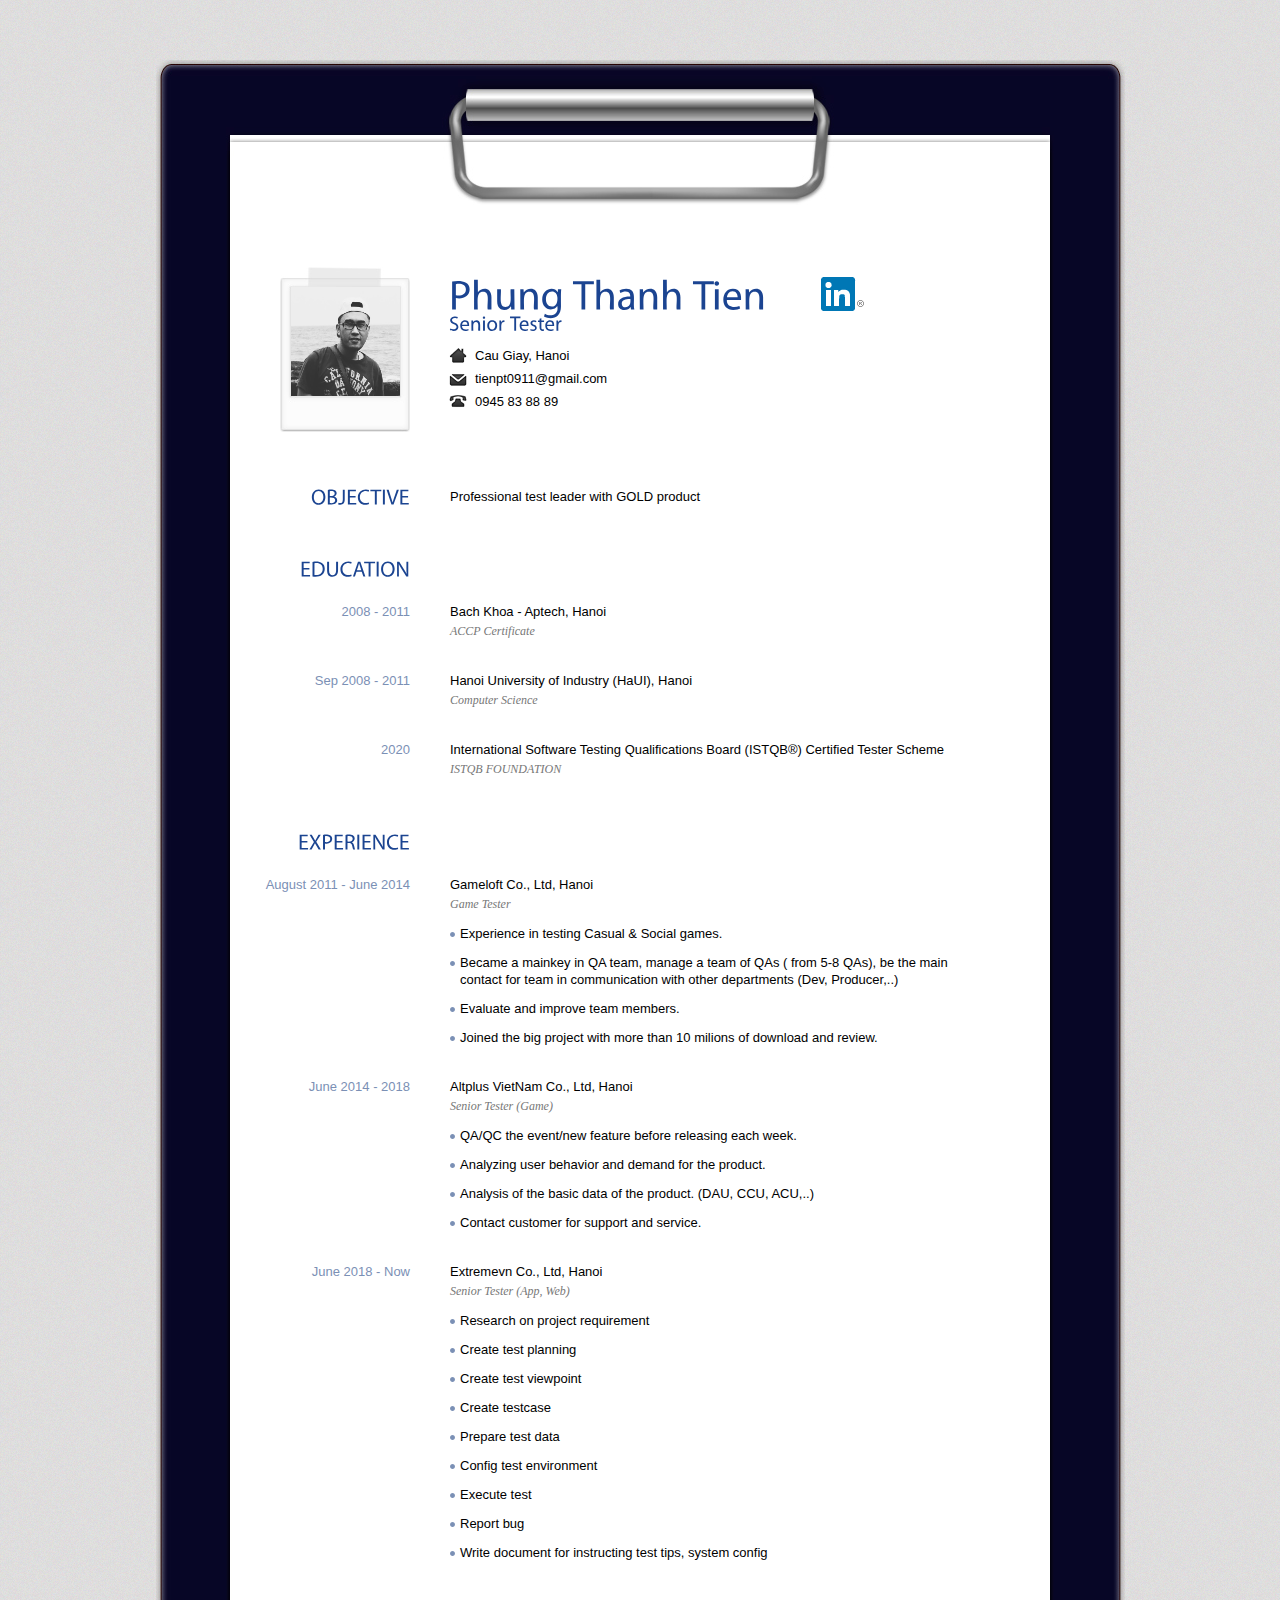
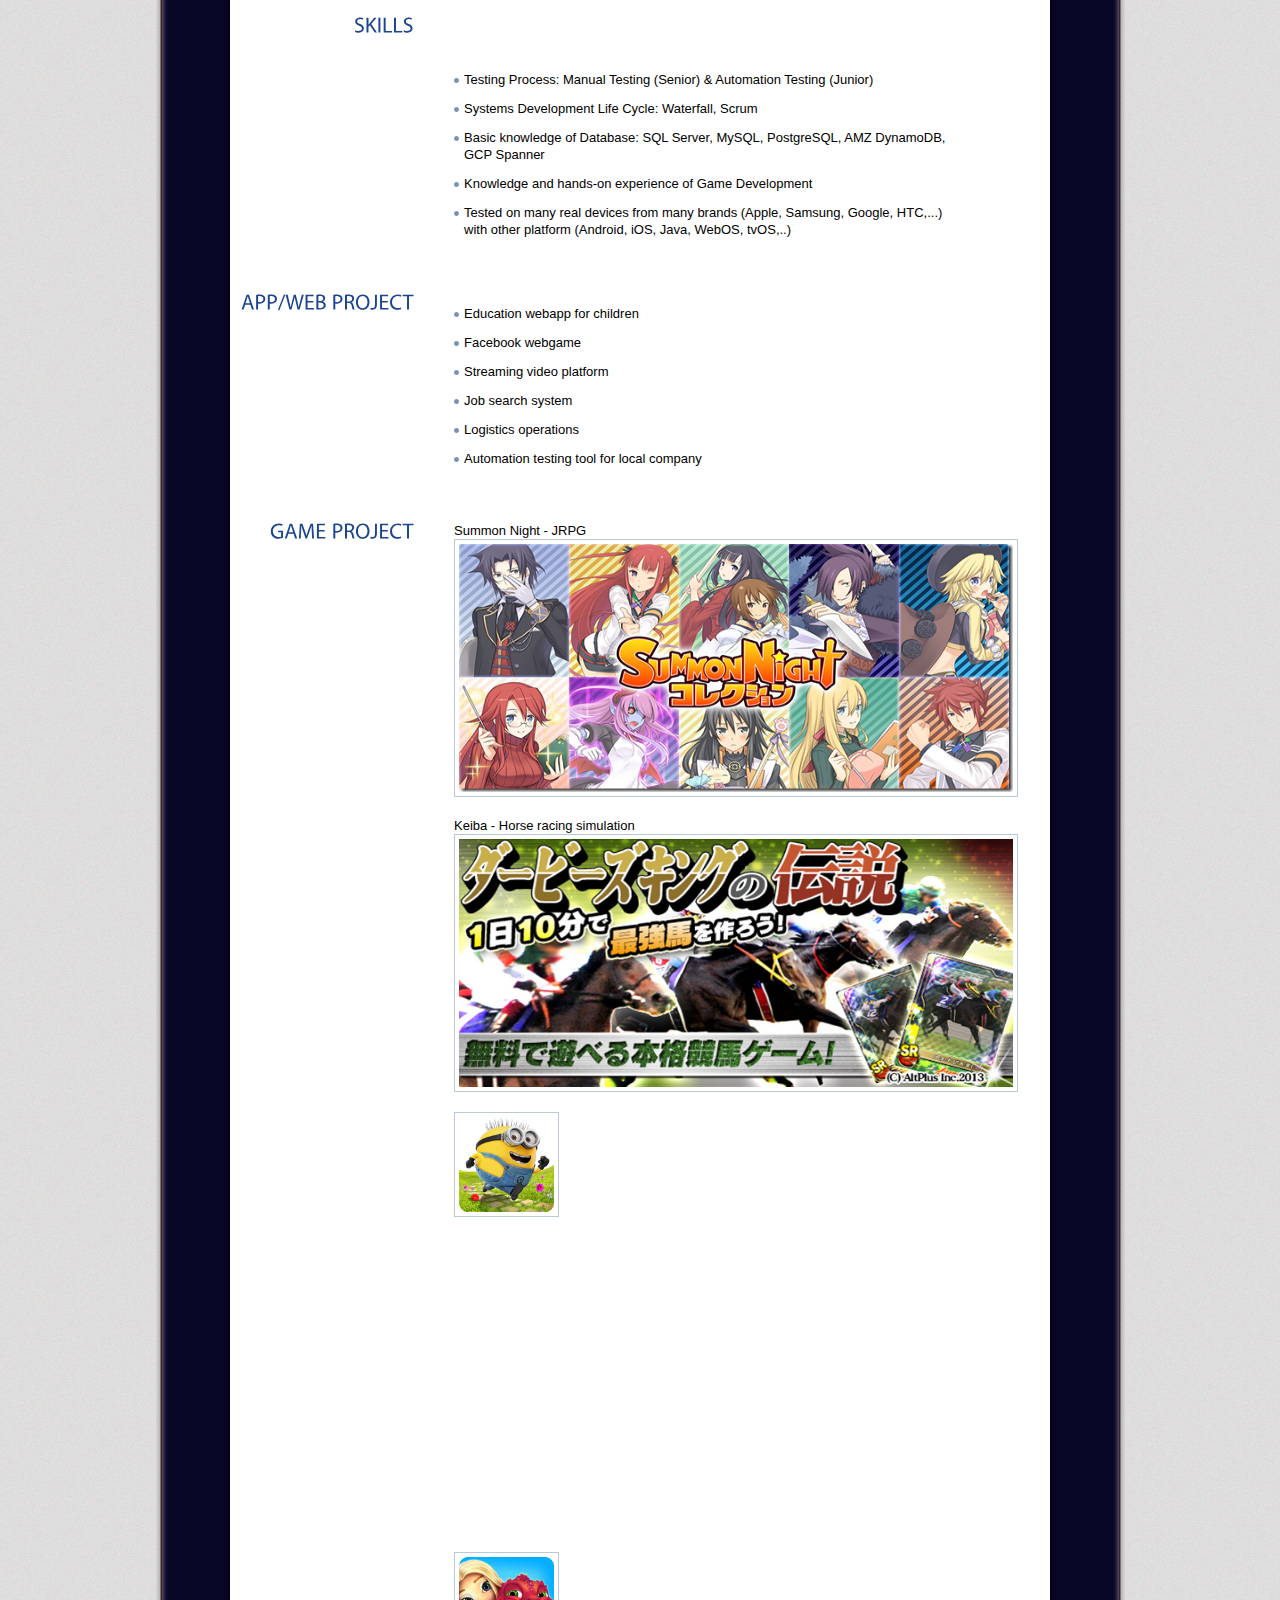
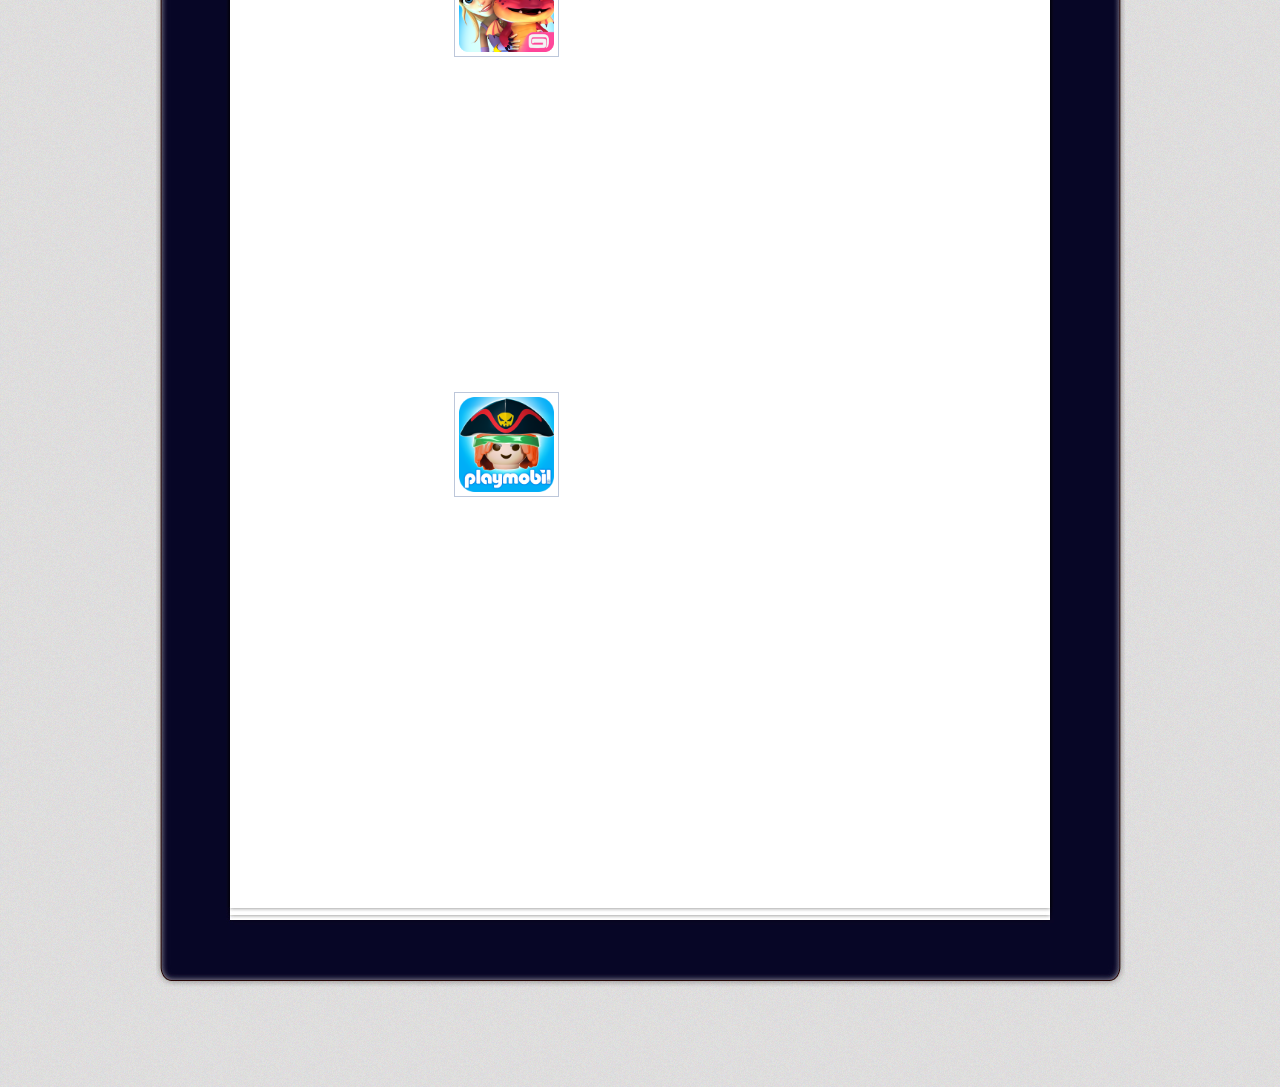
==== index.html @ 52afe497 "Update index.html" ====
<!DOCTYPE html PUBLIC "-//W3C//DTD XHTML 1.0 Transitional//EN" "http://www.w3.org/TR/xhtml1/DTD/xhtml1-transitional.dtd">
<html xmlns="http://www.w3.org/1999/xhtml">
<head>
<meta http-equiv="Content-Type" content="text/html; charset=UTF-8" />
<title>Resume | Phung Thanh Tien</title>
<link type="text/css" rel="stylesheet" href="css/blue.css" />
<link type="text/css" rel="stylesheet" href="css/print.css" media="print"/>
<!--[if IE 7]>
<link href="css/ie7.css" rel="stylesheet" type="text/css" />
<![endif]-->
<!--[if IE 6]>
<link href="css/ie6.css" rel="stylesheet" type="text/css" />
<![endif]-->
<script type="text/javascript" src="js/jquery-1.4.2.min.js"></script>
<script type="text/javascript" src="js/jquery.tipsy.js"></script>
<script type="text/javascript" src="js/cufon.yui.js"></script>
<script type="text/javascript" src="js/scrollTo.js"></script>
<script type="text/javascript" src="js/myriad.js"></script>
<script type="text/javascript" src="js/jquery.colorbox.js"></script>
<script type="text/javascript" src="js/custom.js"></script>
<script type="text/javascript">
		Cufon.replace('h1,h2');
</script>
</head>
<body>
<!-- Begin Wrapper -->
<div id="wrapper">
  <div class="wrapper-top"></div>
  <div class="wrapper-mid">
    <!-- Begin Paper -->
    <div id="paper">
      <div class="paper-top"></div>
      <div id="paper-mid">
        <div class="entry">
          <!-- Begin Image -->
          <img class="portrait" src="images/image.jpg" alt="Phung Thanh Tien" />
          <!-- End Image -->
          <!-- Begin Personal Information -->
          <div class="self">
            <h1 class="name">Phung Thanh Tien <br />
              <span>Senior Tester</span></h1>
            <ul>
              <li class="ad">Cau Giay, Hanoi</li>
              <li class="mail">tienpt0911@gmail.com</li>
              <li class="tel">0945 83 88 89</li>
            </ul>
          </div>
          <!-- End Personal Information -->
          <!-- Begin Social -->
          <div class="social">
            <ul>
              <li><a class='north' href="https://www.linkedin.com/in/ph%C3%B9ng-thanh-ti%E1%BA%BFn-b6698292" title="My LinkedIn Profile"><img src="images/linkedin.png" alt="" /></a></li>
            </ul>
          </div>
          <!-- End Social -->
        </div>
        <!-- Begin 1st Row -->
        <div class="entry">
          <h2>OBJECTIVE</h2>
          <p>Professional test leader with GOLD product </p>
        </div>
        <!-- End 1st Row -->
        <!-- Begin 2nd Row -->
        <div class="entry">
          <h2>EDUCATION</h2>
          <div class="content">
            <h3>2008 - 2011</h3>
            <p>Bach Khoa - Aptech, Hanoi <br />
              <em>ACCP Certificate</em></p>
          </div>
          <div class="content">
            <h3>Sep 2008 - 2011</h3>
            <p>Hanoi University of Industry (HaUI), Hanoi <br />
              <em>Computer Science</em></p>
          </div>
		  <div class="content">
            <h3>2020</h3>
            <p>International Software Testing Qualifications Board (ISTQB®) Certified Tester Scheme <br />
              <em>ISTQB FOUNDATION</em></p>
          </div>
        </div>
        <!-- End 2nd Row -->
        <!-- Begin 3rd Row -->
        <div class="entry">
          <h2>EXPERIENCE</h2>
          <div class="content">
            <h3>August 2011 - June 2014</h3>
            <p>Gameloft Co., Ltd, Hanoi <br />
              <em>Game Tester</em></p>
            <ul class="info">
              <li>Experience in testing Casual & Social games.</li>
              <li>Became a mainkey in QA team, manage a team of QAs ( from 5-8 QAs), be the main contact for team in communication with other departments (Dev, Producer,..)</li>
			  <li>Evaluate and improve team members.</li>
			  <li>Joined the big project with more than 10 milions of download and review.</li>
            </ul>
          </div>

		
		<div class="content">
            <h3>June 2014 - 2018</h3>
            <p>Altplus VietNam Co., Ltd, Hanoi <br />
              <em>Senior Tester (Game)</em></p>
            <ul class="info">
              <li>QA/QC the event/new feature before releasing each week.</li>
              <li>Analyzing user behavior and demand for the product.</li>
			  <li>Analysis of the basic data of the product. (DAU, CCU, ACU,..)</li>
			  <li>Contact customer for support and service.</li>			  
            </ul>
          </div>
		           <!-- Begin 5th Row -->

		
		<div class="content">
            <h3>June 2018 - Now</h3>
            <p>Extremevn Co., Ltd, Hanoi <br />
              <em>Senior Tester (App, Web)</em></p>
            <ul class="info">
		    		<li>Research on project requirement</li>
				<li>Create test planning</li>
				<li>Create test viewpoint</li>
				<li>Create testcase</li>
				<li>Prepare test data</li>
				<li>Config test environment</li>
				<li>Execute test</li>
				<li>Report bug</li>
				<li>Write document for instructing test tips, system config</li>
            </ul>
          </div>
		          <!-- Begin 4th Row -->
        <div class="entry">
          <h2>SKILLS</h2>
          <div class="content">
            <ul class="info">
              <li>Testing Process: Manual Testing (Senior) & Automation Testing (Junior)</li>
              <li>Systems Development Life Cycle: Waterfall, Scrum</li>
              <li>Basic knowledge of Database: SQL Server, MySQL, PostgreSQL, AMZ DynamoDB, GCP Spanner</li>
              <li>Knowledge and hands-on experience of Game Development</li>
			  <li>Tested on many real devices from many brands (Apple, Samsung, Google, HTC,...) with other platform (Android, iOS, Java, WebOS, tvOS,..)</li>
            </ul>
          </div></div>
        <!-- End 4th Row -->
		           <!-- Begin 5th Row -->  
				   
        <div class="entry">
        <h2>APP/WEB PROJECT</h2>
        	<ul class="info">
        		<li>Education webapp for children</li>
				<li>Facebook webgame</li>
				<li>Streaming video platform</li>
				<li>Job search system</li>
				<li>Logistics operations</li>
				<li>Automation testing tool for local company</li>
        	</ul>
        </div>
		
		        <div class="entry">
        <h2>GAME PROJECT</h2>
        	<ul class="works2">

        		<li>Summon Night - JRPG<a href="#" ><img src="images/4.png" alt="" /></a> </li> 
				<li>Keiba - Horse racing simulation<a href="#" ><img src="images/5.jpg" alt="" /></a></li></ul>
			<ul class="works">
				<li><a href="https://play.google.com/store/apps/details?id=com.gameloft.android.ANMP.GloftDMHM"><img src="images/3.png" alt="" /></a></li></br>
				<iframe width="560" height="315" src="https://www.youtube.com/embed/E4HclOqb4D4?controls=0" title="YouTube video player" frameborder="0" allow="accelerometer; autoplay; clipboard-write; encrypted-media; gyroscope; picture-in-picture" allowfullscreen></iframe>
				<li><a href="https://www.youtube.com/watch?v=2ITyrRUnoZs" ><img src="images/1.png" alt="" /></a></li></br>
				<iframe width="560" height="315" src="https://www.youtube.com/embed/2ITyrRUnoZs" title="YouTube video player" frameborder="0" allow="accelerometer; autoplay; clipboard-write; encrypted-media; gyroscope; picture-in-picture" allowfullscreen></iframe>
        		<li><a href="https://www.youtube.com/watch?v=4Fhh1ev8fTY" ><img src="images/2.png" alt="" /></a></li></br>
				<iframe width="560" height="315" src="https://www.youtube.com/embed/4Fhh1ev8fTY" title="YouTube video player" frameborder="0" allow="accelerometer; autoplay; clipboard-write; encrypted-media; gyroscope; picture-in-picture" allowfullscreen></iframe>
        		
        	</ul>
        </div>
		
		
		
        <!-- Begin 5th Row -->
        </div>
        <!-- End 3rd Row -->

      </div>
      <div class="clear"></div>
      <div class="paper-bottom"></div>
    </div>
    <!-- End Paper -->
  </div>
  <div class="wrapper-bottom"></div>
</div>
<div id="message"><a href="#top" id="top-link">Go to Top</a></div>
<!-- End Wrapper -->
</body>
</html>
---- css/blue.css ----
@charset "UTF-8";
/* RESET */
/* ----------------------------------------- */
html, body, div, span, applet, object, iframe,
h1, h2, h3, h4, h5, h6, p, blockquote, pre,
a, abbr, acronym, address, big, code,
del, dfn, em, font, img, ins, kbd, q, s, samp,
small, strike, strong, tt, var,
dl, dt, dd, ol, ul, li,
fieldset, form, label, legend,
table, caption, tbody, tfoot, thead, tr, th, td {
	margin: 0;
	padding: 0;
	border: 0;
	outline: 0;
	font-weight: inherit;
	font-style: inherit;
	font-size: 100%;
	font-family: inherit;
	vertical-align: baseline;
}
:focus {
	outline: 0;
}
body {
	line-height: 1;
}
/* tables still need 'cellspacing="0"' in the markup */
table {
	border-collapse: separate;
	border-spacing: 0;
}
caption, th, td {
	text-align: left;
	font-weight: normal;
}
blockquote:before, blockquote:after,
q:before, q:after {
	content: "";
}
blockquote, q {
	quotes: "" "";
}

.clear {
	clear:both;
}


/* LAYOUT */
/* ----------------------------------------- */

body {
	font-family: "Trebuchet MS", Arial, Helvetica, sans-serif;
	background-color: #e1e0db;
	background-image: url(../images/bg.jpg);
	background-repeat: repeat;
	font-size:13px;
	line-height: 17px;
	color:#000;
}

.contact {
	background-image: none;
	background-color:#e9e9e9;
}

a, a:visited, a:active {
	color:#7b90b5;
	text-decoration: none;
}

a:hover {
	color:#7b90b5;
	text-decoration: underline;
}

/* DOSSIER BACKGROUND */
/* ----------------------------------------- */

#wrapper {
	width:969px;
	margin:0 auto;
	margin-top:60px;
	margin-bottom:100px;
}

.wrapper-top {
	width:969px;
	height:19px;
	margin:0 auto;
	background-image:url(../images/btop.jpg);
	background-repeat:no-repeat;
}

.wrapper-mid {
	width:969px;
	margin:0 auto;
	background-image:url(../images/bmid.jpg);
	background-repeat: repeat-y;
	padding-bottom:40px;
}

.wrapper-bottom {
	width:969px;
	height:22px;
	padding:0;
	margin:0 auto;
	background-image:url(../images/bbottom.jpg);
	background-repeat:no-repeat;
}

/* PAPER BACKGROUND */
/* ----------------------------------------- */

#paper {
	width:828px;
	margin:0 auto;
}

.paper-top {
	width:828px;
	margin:0 auto;
	background-image:url(../images/ptop.jpg);
	background-repeat:no-repeat;
	height:126px;
}

#paper-mid {
	width:828px;
	margin:0 auto;
	background-image:url(../images/pmid.jpg);
	background-repeat:repeat-y;
	display:block;
	padding:0;
	overflow: hidden;
	padding-bottom:75px;
	padding-top:7px;
}

.paper-bottom {
	width:828px;
	height:18px;
	margin:0 auto;
	background-image:url(../images/pbottom.jpg);
	background-repeat:no-repeat;
}

/* ENTRIES */
/* ----------------------------------------- */

.entry {
	width:720px;
	display: block;
	padding-top:55px;
	clear: both;
	margin-left:4px;
}

h1  {
	width:330px;
	font-size:42px;
	color:#1b4491;
	margin-bottom:3px;
	clear:both;
}

h1 span {
	font-size:21px;
	display:block;
	color:#1b4491;
	margin-top:-5px;
}

h2 {
	width:180px;
	height: 23px;
	text-align: right;
	float:left;
	padding:0;
	margin:0;
	clear:both;
	font-size:22px;
	color:#1b4491;
	margin-bottom:-12px;
}

p {
	width:500px;
	margin-left:40px;
	float:right;	
}

p img {
	float:right;
	margin-left:20px;
	padding-left:10px;
}

div.content {
	clear: both;
	padding:0;
	margin:0;
	overflow: hidden;
	display:block;
	padding-top:32px;
}

h3 {
	width:180px;
	text-align: right;
	float:left;
	padding:0;
	clear:both;
	font-size: 13px;
	color:#7b90b5;
}

h4 {
	width:180px;
	text-align: right;
	float:left;
	padding:0;
	clear:both;
	font-size: 11px;
	color:#7b90b5;
}

h5 {
	width:180px;
	text-align: right;
	float:left;
	padding:0;
	clear:both;
	font-size: 10px;
	color:#7b90b5;
}

h6 {
	width:180px;
	text-align: right;
	float:left;
	padding:0;
	clear:both;
	font-size: 9px;
	color:#7b90b5;
}

em {
	font-family: Georgia, "Times New Roman", serif;
	font-style: italic;
	color:#777777;
	font-size:12px;
	display: block;
	padding-top:3px;
}


ol {
	float:right;
	width:500px;
	margin-left:40px;
	list-style: decimal;
	
}

ol li {
	width:500px;
	list-style-type: decimal;
	list-style-position: inside;
}

dl {
	float:right;
	width:500px;
	margin-left:40px;
	
}

dt {
	float:left;
	display: block;
	width:500px;
		color:#7b90b5;
}

dd {
	float:left;
	display: block;
	width:480px;
	text-indent:20px;
}

ul.unordered {
	float:right;
	width:500px;
	margin-left:40px;
	
}

ul.unordered li {
	margin:0;
	padding:0;
	float:left;
	display: block;
	width:500px;
	background-image:url(../images/bullet.gif);
	background-repeat: no-repeat;
	padding-left:10px;
	background-position: 0 .5em;
	margin-top:0;
}

ul.info {
	float:right;
	width:500px;
	margin-left:40px;
	list-style-type: none; 
}

ul.info li {
	margin:0;
	padding:0;
	float:left;
	display: block;
	width:500px;
	background-image:url(../images/bullet.gif);
	background-repeat: no-repeat;
	padding-left:10px;
	background-position: 0 .5em;
	margin-top:12px;
}

ul.skills {
	margin:0;
	padding:0;
	float:right;
	width:500px;
	margin-left:40px;
	margin-top:-6px;
	list-style-type: none;
	
}

ul.skills li {
	margin:0;
	padding:0;
	float:left;
	width:156px;
	background-image:url(../images/bullet.gif);
	background-repeat: no-repeat;
	padding-left:10px;
	background-position: 0 .5em;
	margin-top:6px;
}

ul.works {
	margin:0;
	padding:0;
	float:right;
	width:500px;
	margin-left:40px;
	list-style-type: none;
}

ul.works li {
	margin:0;
	padding:0;
	float:left;
}

ul.works li img {
	padding:4px;
	background-color:#fff;
	width:95px;
	height:95px;
	border:1px solid #bdc7da;
	margin-right:20px;
	margin-bottom:16px;
}

ul.works li img:hover {
	border:1px solid #1b4491;
	cursor: pointer;
}

ul.works2 {
	margin:0;
	padding:0;
	float:right;
	width:500px;
	margin-left:40px;
	list-style-type: none;
}

ul.works2 li {
	margin:0;
	padding:0;
	float:left;
}

ul.works2 li img {
	padding:4px;
	background-color:#fff;
	width:554px;
	height:248px;
	border:1px solid #bdc7da;
	margin-right:20px;
	margin-bottom:16px;
}

ul.works2 li img:hover {
	border:1px solid #1b4491;
	cursor: pointer;
}

img.portrait {
	background-image:url(../images/frame.jpg);
	background-repeat: no-repeat;
	width:109px;
	height:109px;
	padding-top:20px;
	padding-left:11px;
	padding-right:11px;
	padding-bottom:36px;
	margin-left:50px;
	float:left;
	
}


/* SELF INFORMATION */
/* ----------------------------------------- */

.self {
	width:250px;
	float:left;
	padding-top:11px;
	margin-left:38px;
	margin-bottom:15px;
}

.self ul {
	padding-top: 10px;
}

.self ul li.ad {
	background-image:url(../images/icn-ad.gif);
}

.self ul li.mail {
	background-image:url(../images/icn-mail.gif);
}

.self ul li.tel {
	background-image:url(../images/icn-tel.gif);
}

.self ul li.web {
	background-image:url(../images/icn-web.gif);
}

.self ul li {
	background-repeat: no-repeat;
	padding-left:26px;
	background-position: 0 .1em;
	height:25px;
	display:block;
	margin-top:-2px;
}

/* SOCIAL ICONS */
/* ----------------------------------------- */

.social {
	width:135px;
	float:right;
	padding-top:10px;
}

.social ul {
	list-style: none;
}

.social ul li {
	float:left;
	width:21px;
	height:24px;
	margin:0;
	padding:0;
	margin-left:6px;
}

/* TIPSY */
/* ----------------------------------------- */

.tipsy { padding: 5px; font-size: 10px; background-repeat: no-repeat;  background-image: url(../images/tipsy.gif); }
.tipsy-inner { padding: 5px 8px 4px 8px; background-color: #080626; color: #fff; max-width: 200px; text-align: center; }
.tipsy-inner { -moz-border-radius:3px; -webkit-border-radius:3px; }
.tipsy-north { background-position: top center; }
.tipsy-south { background-position: bottom center; margin-bottom:20px; }
.tipsy-east { background-position: right center; }
.tipsy-west { background-position: left center; }


/* COLORBOX */
/* ----------------------------------------- */

#colorbox, #cboxOverlay, #cboxWrapper{position:absolute; top:0; left:0; z-index:9999; overflow:hidden;}
#cboxOverlay{position:fixed; width:100%; height:100%;}
#cboxMiddleLeft, #cboxBottomLeft{clear:left;}
#cboxContent{position:relative; overflow:hidden;}
#cboxLoadedContent{overflow:auto;}
#cboxLoadedContent iframe{display:block; width:100%; height:100%; border:0;}
#cboxTitle{margin:0; display:none;}
#cboxLoadingOverlay, #cboxLoadingGraphic{position:absolute; top:0; left:0; width:100%;}
#cboxPrevious, #cboxNext, #cboxClose, #cboxSlideshow{cursor:pointer;}

#cboxOverlay{background:#666;}

#colorBox{}
#cboxTopLeft{width:25px; height:25px; background:url(../images/border1.png) 0 0 no-repeat;}
#cboxTopCenter{height:25px; background:url(../images/border1.png) 0 -50px repeat-x;}
#cboxTopRight{width:25px; height:25px; background:url(../images/border1.png) -25px 0 no-repeat;}
#cboxBottomLeft{width:25px; height:25px; background:url(../images/border1.png) 0 -25px no-repeat;}
#cboxBottomCenter{height:25px; background:url(../images/border1.png) 0 -75px repeat-x;}
#cboxBottomRight{width:25px; height:25px; background:url(../images/border1.png) -25px -25px no-repeat;}
#cboxMiddleLeft{width:25px; background:url(../images/border2.png) 0 0 repeat-y;}
#cboxMiddleRight{width:25px; background:url(../images/border2.png) -25px 0 repeat-y;}
#cboxContent{background:#fff;}
#cboxLoadedContent{margin-bottom:20px;}
#cboxTitle{position:absolute; bottom:0px; left:0; text-align:center; width:100%; color:#1b4491;}
#cboxCurrent{position:absolute; bottom:0px; left:100px; color:#000;}
#cboxSlideshow{position:absolute; bottom:0px; right:42px; color:#444;}
#cboxPrevious{position:absolute; bottom:0px; left:0; color:#444;}
#cboxNext{position:absolute; bottom:0px; left:63px; color:#444;}
#cboxLoadingOverlay{background:url(../images/loading.gif) 5px 5px no-repeat #fff;}
#cboxClose{position:absolute; bottom:0; right:0; display:block; color:#444;}


/* GO TO TOP */
/* ----------------------------------------- */

#message {
	display: block;
	display: none;
	z-index: 999;
	opacity: .8;
	position: fixed;
	top: 100%;
	margin-top: -40px;
	right: 0%;
	margin-right:10px;
	-moz-border-radius: 3px;
	-webkit-border-radius: 3px;
	width: 77px;
	line-height: 20px;
	height: 20px;
	padding: 5px;
	background-color: #080626;
	font-size: 11px;
	text-align: center;
}

#message a {
	color: #fff;
}
	
/* ELEMENTS */
/* ----------------------------------------- */

table {
	width: 500px;
	margin-left:40px;
	float:right;
	border-collapse: collapse;
	border-bottom:1px dashed #999;
	border-top:1px dashed #999;
}

table td {
	padding: 10px;
	padding-top:0;
	border-right:1px dashed #999;
}

table td:hover {
	background-color: #f2f2f2;
}

table th {
	padding: 10px;
	padding-top:0;
	color:#7b90b5;
	text-align: left;
	border-right:1px dashed #999;
}

table td.center {
	text-align: center;
}

table td.last {
	background: none;
}

table th.center {
	text-align: center;
}

table th.last {
	background: none;
}

table tr {
	border-left:1px dashed #999;
	border-top:1px dashed #999;
}

table tr.caption {
	border-left:1px dashed #999;
}

blockquote {
	border-left:3px solid #7b90b5;
	padding-left:8px;
	width:489px;
	margin-left:40px;
	float:right;
}

abbr, acronym {
	border-bottom:1px dashed #7b90b5;
}

strong {
	font-weight: bold;
}

small {
	font-size:70%;
}

big {
	font-size:1.2em;
}


/* CONTACT */

fieldset, legend {
	float:right;
	width:500px;
	padding:0;
	margin:0;
	margin-left:40px;
}

h1.warn {
	color:#1b4491;
	font-size:18px;
	margin-top:30px;
	padding:50px;
	text-align: center;
}

#contactform {
	width:320px;
	height:370px;
	margin:0 auto;
	padding:50px;
	overflow: hidden;
}

label {
	float:left;
	width:40px;
	height:28px;
	margin-bottom:10px;
	clear:both;
	color:#1b4491;
}

input {
	width:228px;
	float:right;
	height:18px;
	margin-bottom:10px;
	border-top:1px solid #c8c8c8;
	border-left:1px solid #c8c8c8;
	border-right:1px solid #dadada;
	border-bottom:1px solid #f2f2f2;
	background-color: #e4e4e4;
	font-family: "Trebuchet MS", Arial, Helvetica, sans-serif;
	font-size: 13px;
	padding:5px;
	outline: none;
}

input:focus {
	background-color: #dddddd;
	border-top:1px solid #c8c8c8;
	border-left:1px solid #c8c8c8;
	border-right:1px solid #dadada;
	border-bottom:1px solid #f2f2f2;
}

textarea {
	border-top:1px solid #c8c8c8;
	border-left:1px solid #c8c8c8;
	border-right:1px solid #dadada;
	border-bottom:1px solid #f2f2f2;
	background-color: #e4e4e4;
	width:228px;
	float:right;
	margin-bottom:10px;
	font-family: "Trebuchet MS", Arial, Helvetica, sans-serif;
	font-size: 13px;
	padding:5px;
	outline: none;
}

textarea:focus {
	background-color: #dddddd;
	border-top:1px solid #c8c8c8;
	border-left:1px solid #c8c8c8;
	border-right:1px solid #dadada;
	border-bottom:1px solid #f2f2f2;
}

.submit-button {
	background: transparent url(../images/submit.jpg) no-repeat 0 0;
	display: block;
	clear: both;
	width:90px;
	height: 33px; 
	border:none;
	float:left;
	margin-left: 80px;
	text-indent: -9999px;
	outline: 0;
	cursor: pointer;
	padding:0;
}

.submit-button:hover {
	background: transparent url(../images/submit.jpg) no-repeat 0 -33px;
	outline: 0;
	border: none;
}

label.error {
	clear: both;
	padding:0;
	margin-top:-5px;
	color:#7b90b5;
	font-size: 1.0em;
	font-style: italic;
	font-weight: normal;
	margin-left:80px;
	width:238px;
}
---- css/print.css ----
body {
	font-family: "Trebuchet MS", Arial, Helvetica, sans-serif;
	background-color: white;
	font-size:13pt;
	line-height: 17pt;
}

.clear {
	clear:both;
}

a, a:hover, a:visited, a:active {
	color:#7b90b5;
	text-decoration: none;
}

#wrapper, .wrapper-mid {
	background: none;
}

.wrapper-top, .wrapper-bottom  {
	display:none;
}

#paper {
	width:820px;
	margin:0 auto;
}

.paper-top, .paper-bottom {
	display:none;
}

#paper-mid {
	width:820px;
	margin:0 auto;
	background-color:#FFF;
	display:block;
	padding:0;
	overflow: hidden;
	padding-bottom:75px;
	padding-top:7px;
}

.entry {
	width:820px;
	display: block;
	padding-top:55px;
	clear: both;
}

h1 {
	width:500px;
	font-size:42pt;
	color:#1b4491;
	margin-bottom:0;
}

h1 span {
	font-size:21pt;
	display:block;
	margin-left:15px;
	margin-top:20px;
	color:#1b4491;
}

h2 {
	width:180px;
	height: 23px;
	text-align: right;
	float:left;
	padding:0;
	margin:0;
	clear:both;
	font-size:22pt;
	margin-bottom:-12px;
	color:#1b4491;
}

p {
	width:600px;
	margin-left:40px;
	float:right;
}

ul.list {
	clear: both;
	padding:0;
	margin:0;
	overflow: hidden;
}

ul.list li {
	display:block;
	float:right;
	padding-top:32px;
}


h3 {
	width:180px;
	text-align: right;
	float:left;
	padding:0;
	clear:both;
	font-size: 13pt;
	color:black;
}

em {
	font-family: Georgia, "Times New Roman", serif;
	font-style: italic;
	color:#999;
	font-size:12pt;
	display: block;
	padding-top:0;
}

ul.info {
	float:right;
	width:600px;
	margin-left:40px;
	background: none;
	list-style: square;
	
}

ul.info li {
	margin:0;
	padding:0;
	float:left;
	display: block;
	width:600px;
	padding-left:0;
	background-position: 0 .5em;
	margin-top:12px;
	list-style-type: square;
}

ul.skills {
	margin:0;
	padding:0;
	float:right;
	width:600px;
	margin-left:40px;
	margin-top:-6px;
	background: none;
	list-style: square;
}

ul.skills li {
	margin:0;
	padding:0;
	float:left;
	width:176px;
	padding-left:0;
	background-position: 0 .5em;
	margin-top:6px;
}

img.portrait {
	border:1px solid #000;
	padding:10px;	
}

.self {
	width:500px;
	float:left;
	padding-top:11px;
	margin-left:0;
	margin-bottom:15px;
	margin-left:38px;
}

.self ul {
	padding-top: 10px;
}

.self ul li {
	background-repeat: no-repeat;
	padding-left:0;
	background-position: 0 .1em;
	height:25px;
	display:block;
	margin-top:-2px;
}

.social {
	display:none;
}

/* ELEMENTS */
/* ----------------------------------------- */

table {
	width: 590px;
	margin-left:40px;
	float:right;
	border-collapse: collapse;
	border-bottom:1px dashed #999;
	border-top:1px dashed #999;
}

table td {
	padding: 10px;
	padding-top:0;
	border-right:1px dashed #999;
}

table td:hover {
	background-color: #f2f2f2;
}

table th {
	padding: 10px;
	padding-top:0;
	color:#7b90b5;
	text-align: left;
	border-right:1px dashed #999;
}

table td.center {
	text-align: center;
}

table td.last {
	background: none;
}

table th.center {
	text-align: center;
}

table th.last {
	background: none;
}

table tr {
	border-left:1px dashed #999;
	border-top:1px dashed #999;
}

table tr.caption {
	border-left:1px dashed #999;
}

blockquote {
	border-left:3px solid #7b90b5;
	padding-left:8px;
	margin-top:20px;
	width:585px;
	margin-left:40px;
	float:right;
}

pre {
	width:500px;
	margin-left:40px;
	float:right;
}

abbr, acronym {
	border-bottom:1px dashed #7b90b5;
}

strong {
	font-weight: bold;
}

small {
	font-size:70%;
}

big {
	font-size:1.2em;
}

/* GO TO TOP */
/* ----------------------------------------- */

#message {
	display:none;
}

.works {
	display:none;
}
---- css/ie7.css ----
@charset "UTF-8";

.self {
	padding-top: 4px;
}

h1 span {
	margin-top:-15px;
}
---- css/ie6.css ----
@charset "UTF-8";

.self {
	padding-top: 4px;
}

h1 span {
	margin-top:-15px;
}

.social {
	width:150px;
}

ul.list {
	margin-top:-56px;
}
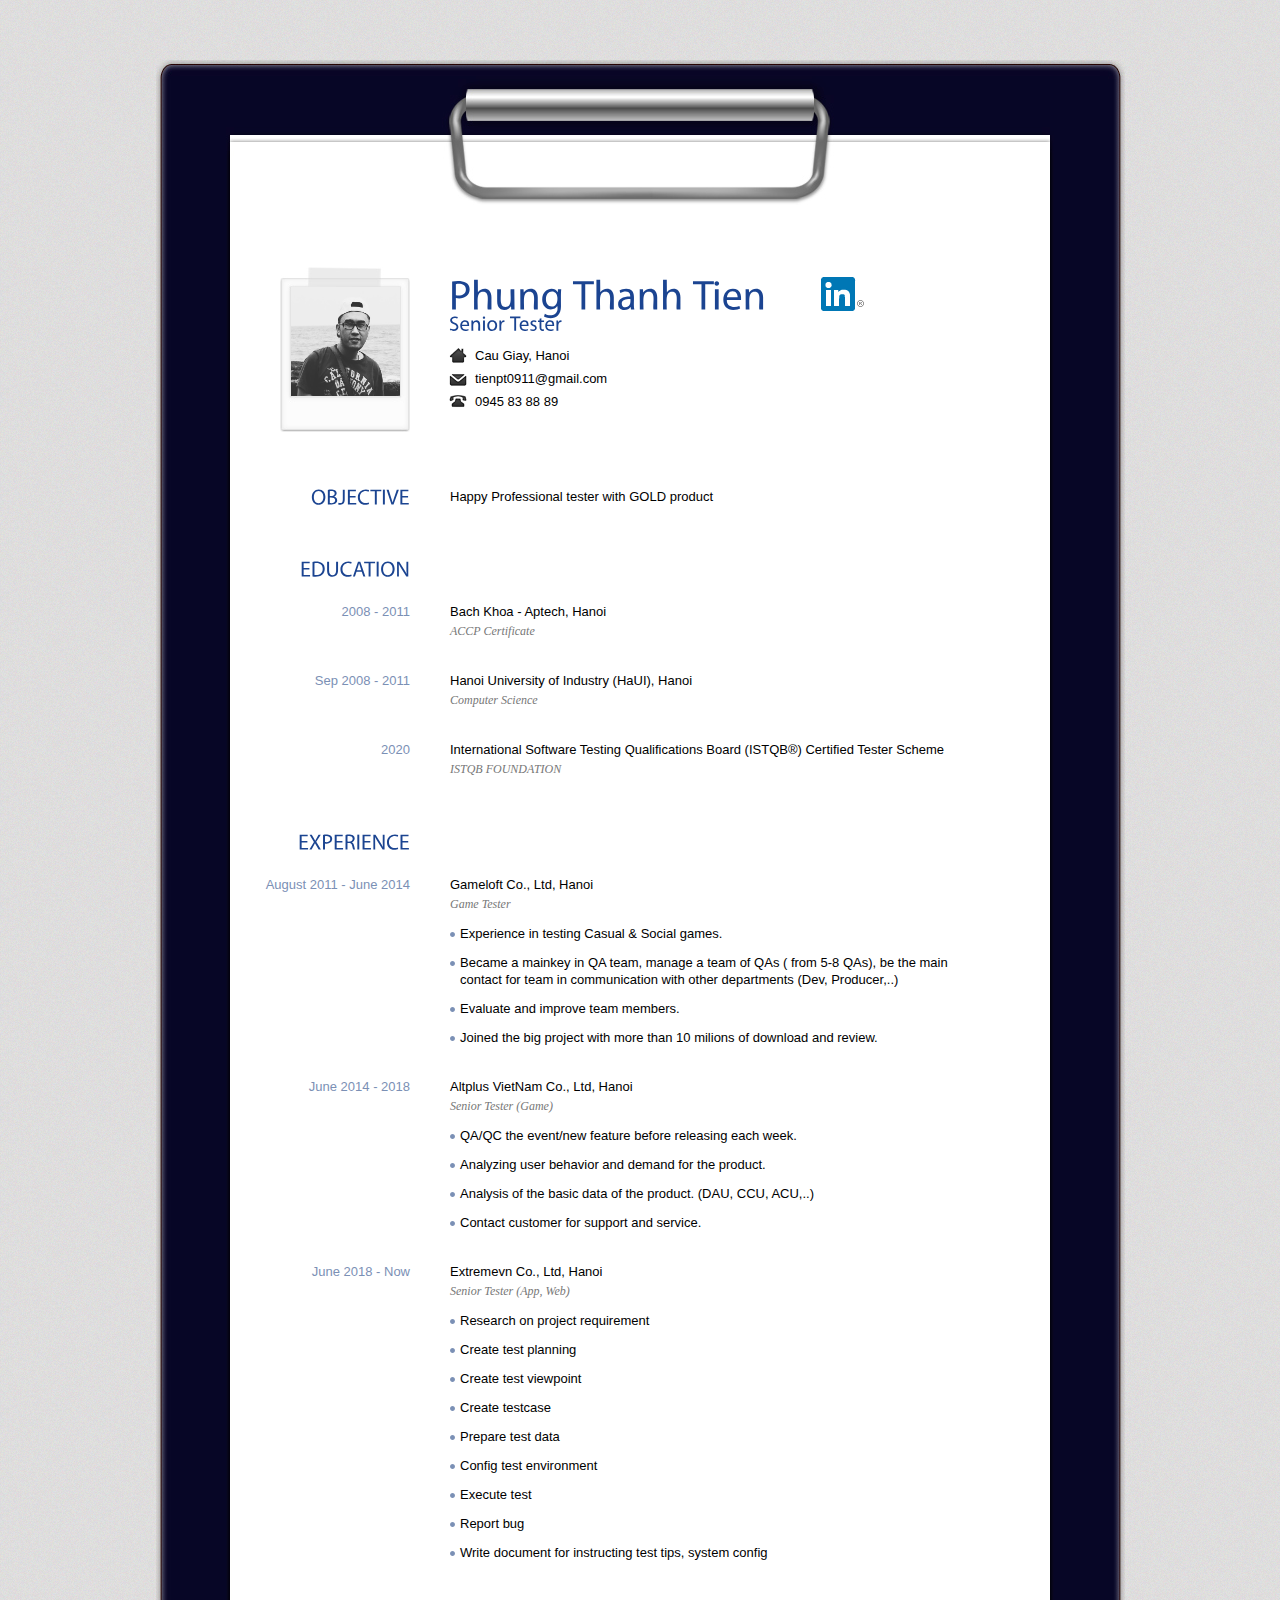
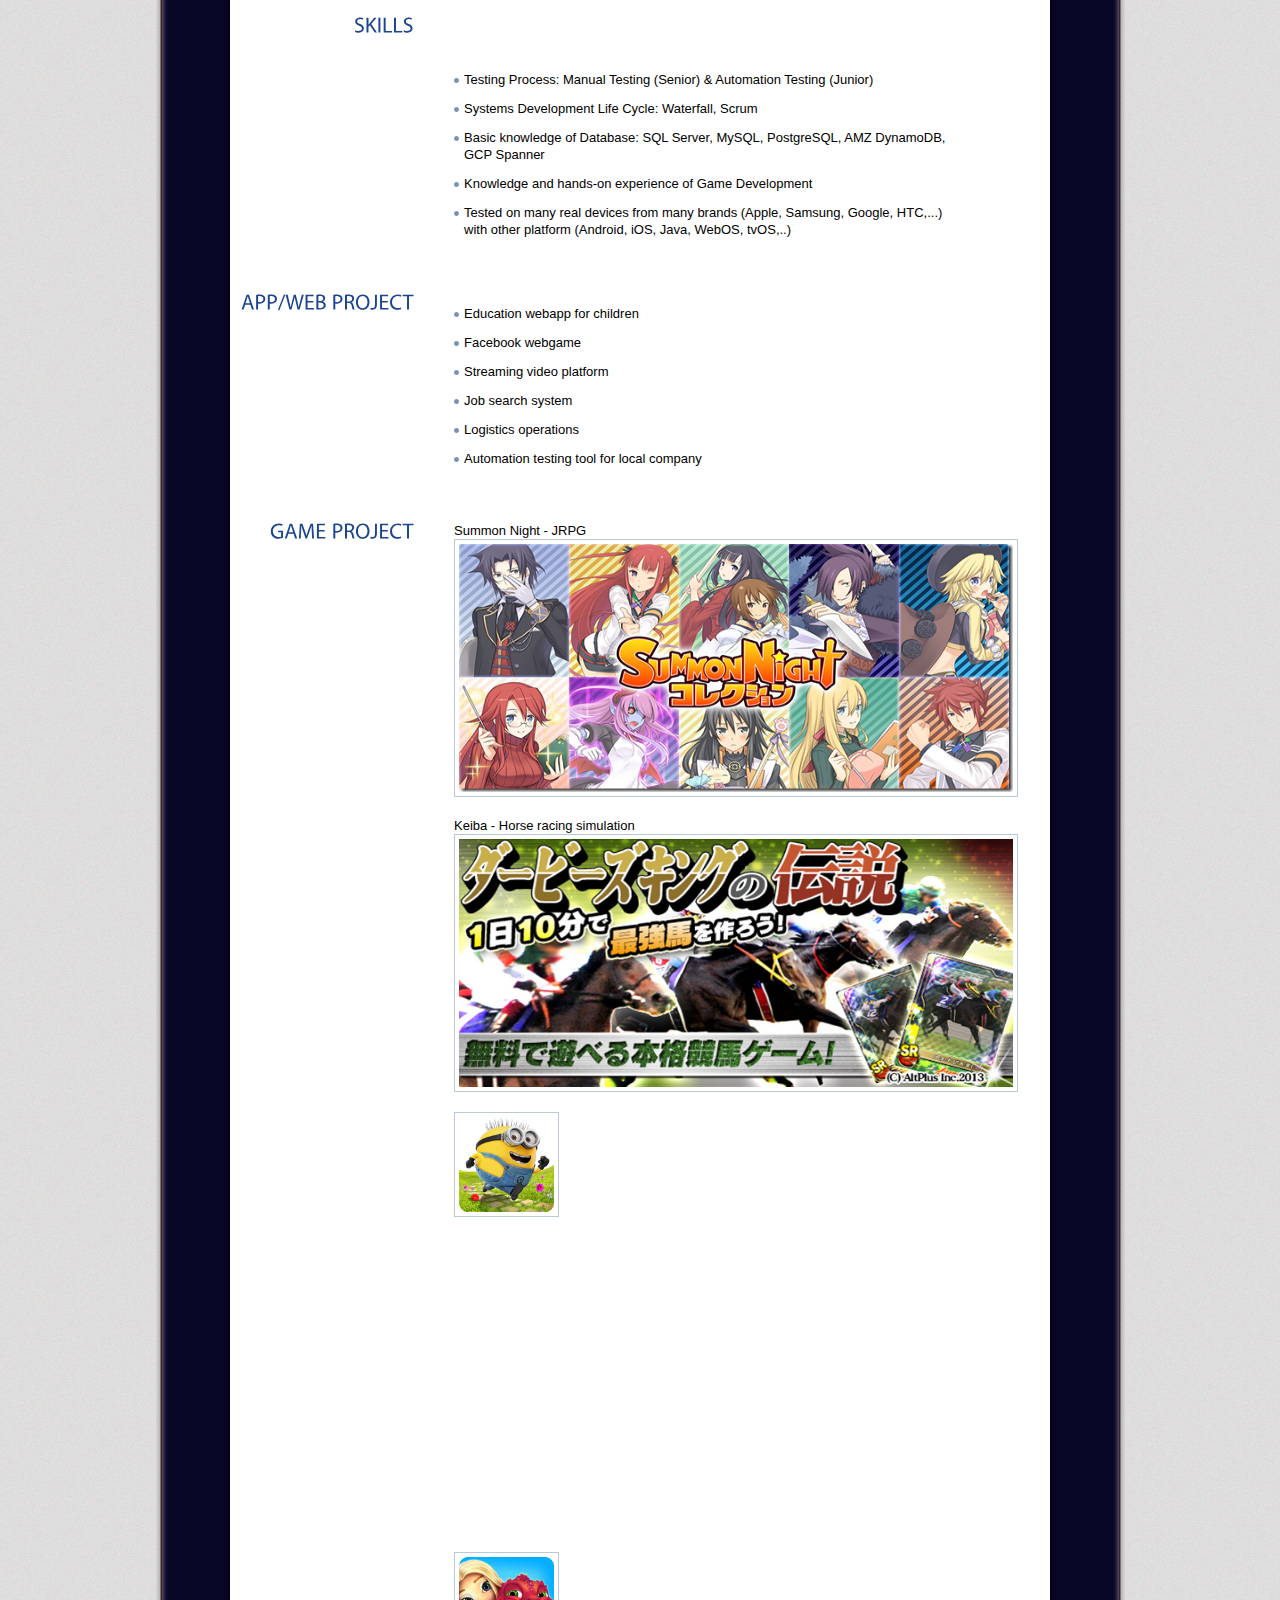
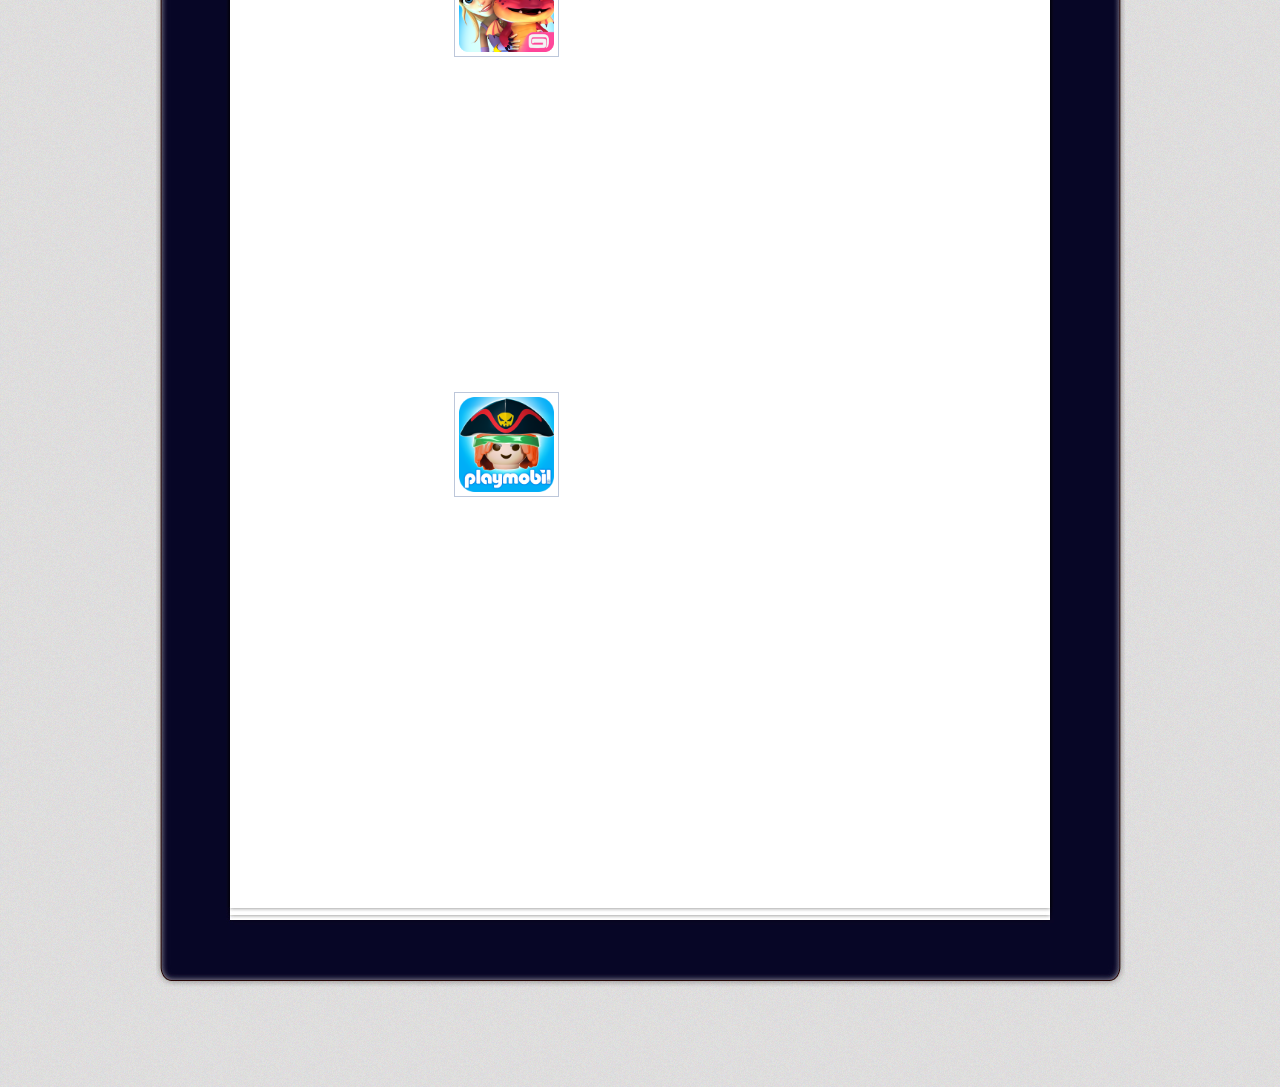
==== commit 09a5f3b8: "Update index.html" ====
--- a/index.html
+++ b/index.html
@@ -57,7 +57,7 @@
         <!-- Begin 1st Row -->
         <div class="entry">
           <h2>OBJECTIVE</h2>
-          <p>Professional test leader with GOLD product </p>
+          <p>Happy Professional tester with GOLD product</p>
         </div>
         <!-- End 1st Row -->
         <!-- Begin 2nd Row -->
@@ -184,7 +184,7 @@
   </div>
   <div class="wrapper-bottom"></div>
 </div>
-<div id="message"><a href="#top" id="top-link">Go to Top</a></div>
+<div id="message"><a href="#" id="top-link">Go to Top</a></div>
 <!-- End Wrapper -->
 </body>
 </html>
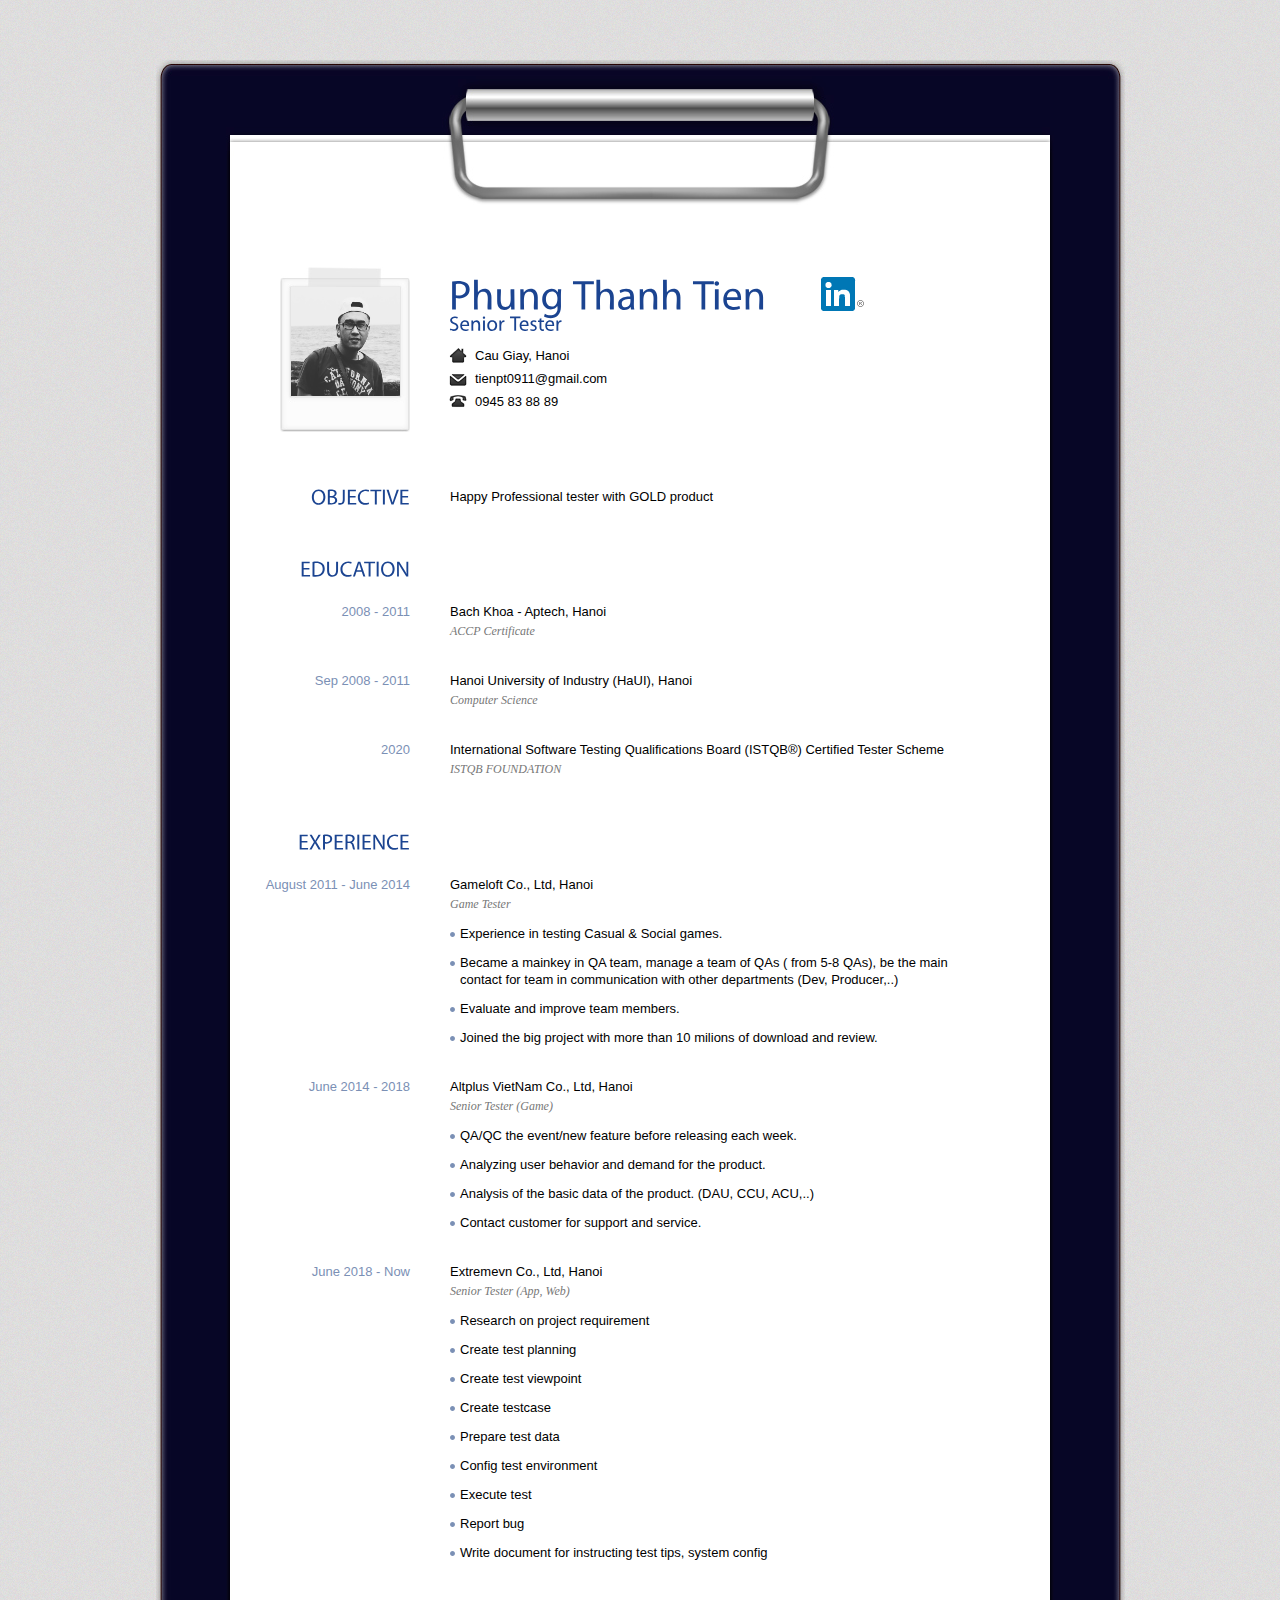
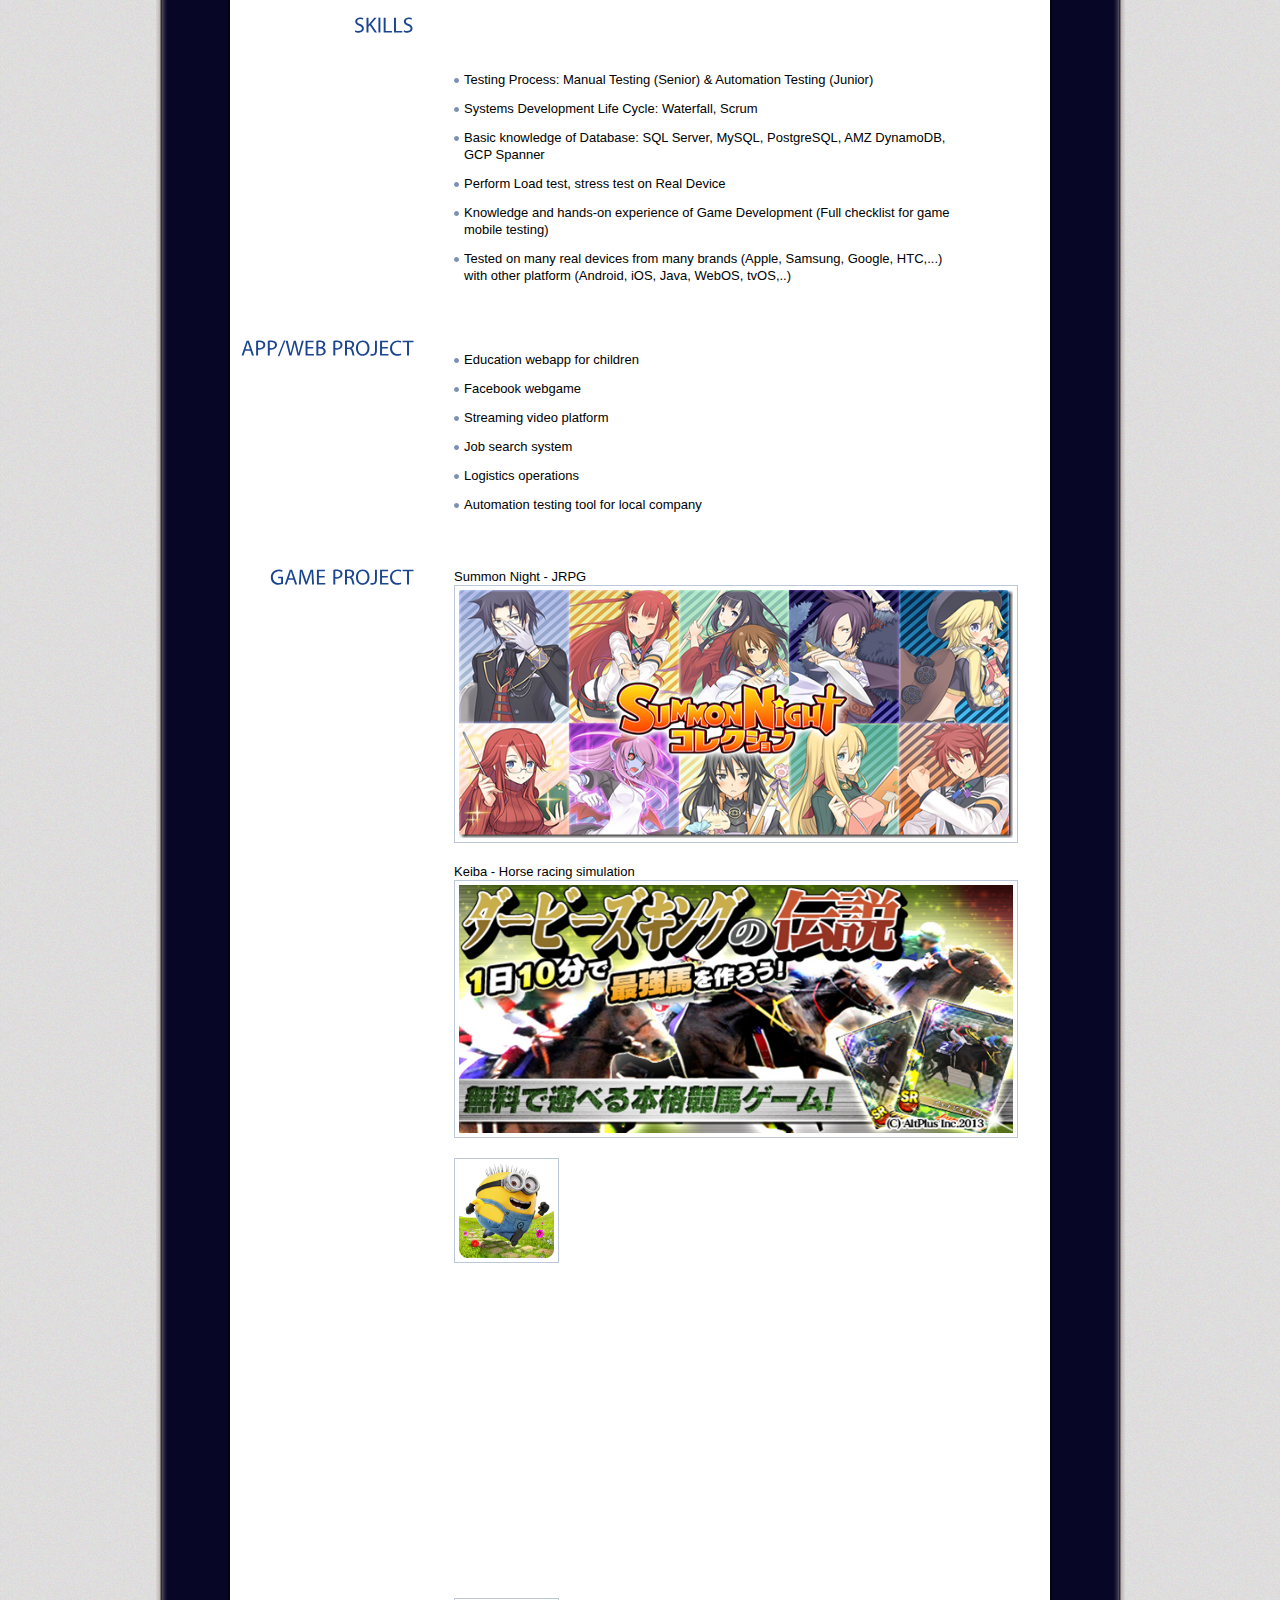
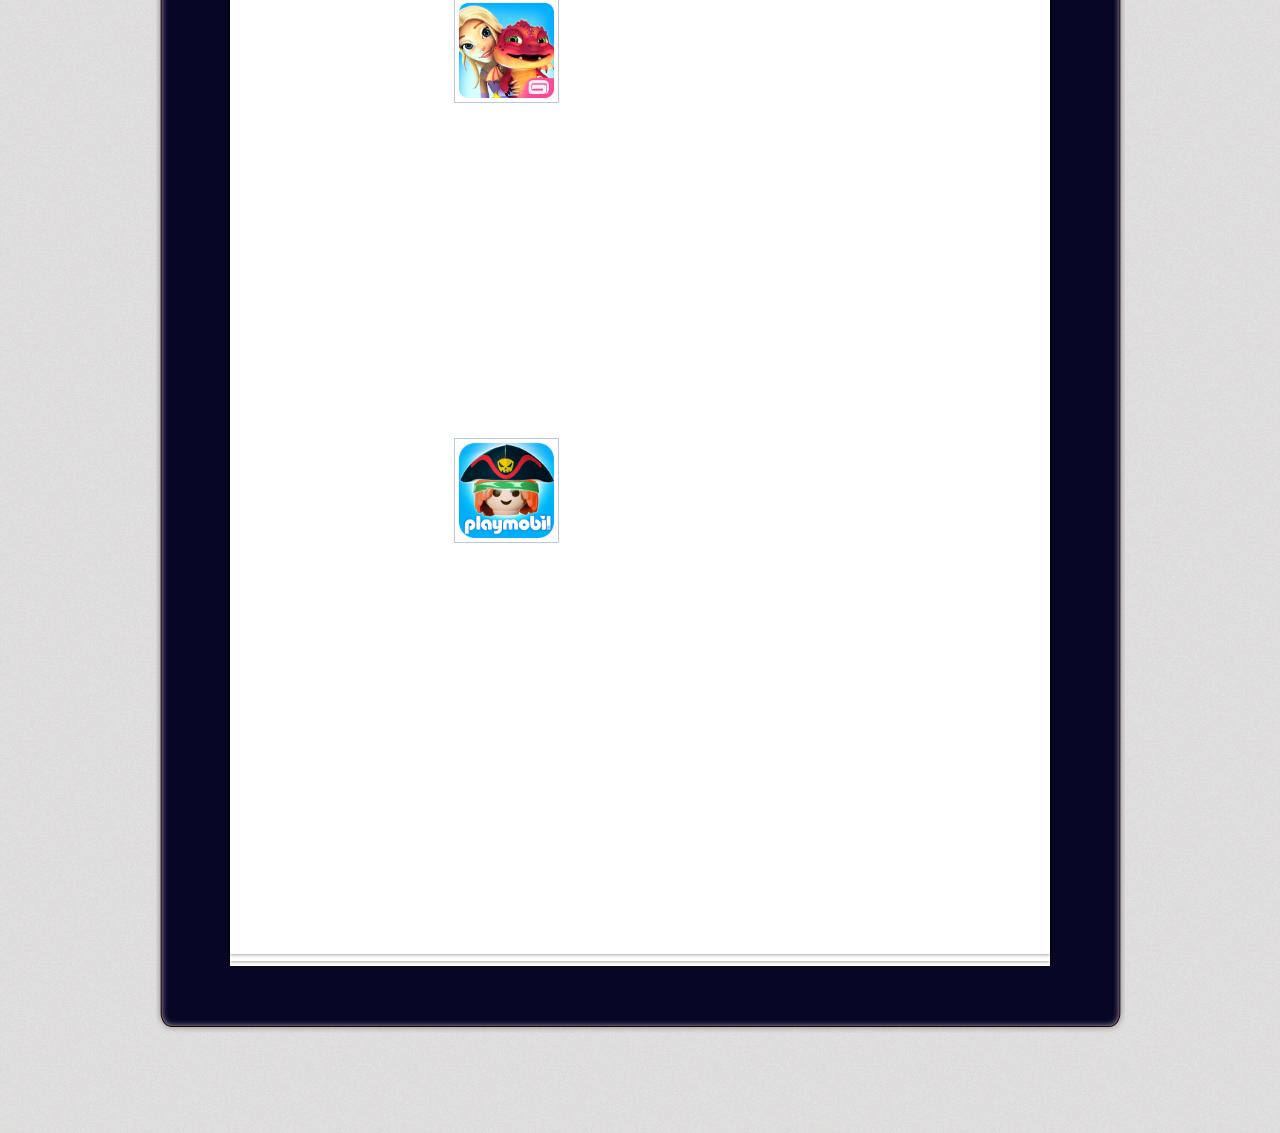
==== commit c1083cc4: "Update index.html" ====
--- a/index.html
+++ b/index.html
@@ -134,8 +134,9 @@
               <li>Testing Process: Manual Testing (Senior) & Automation Testing (Junior)</li>
               <li>Systems Development Life Cycle: Waterfall, Scrum</li>
               <li>Basic knowledge of Database: SQL Server, MySQL, PostgreSQL, AMZ DynamoDB, GCP Spanner</li>
-              <li>Knowledge and hands-on experience of Game Development</li>
-			  <li>Tested on many real devices from many brands (Apple, Samsung, Google, HTC,...) with other platform (Android, iOS, Java, WebOS, tvOS,..)</li>
+              <li>Perform Load test, stress test on Real Device</li>	    
+              <li>Knowledge and hands-on experience of Game Development (Full checklist for game mobile testing)</li>
+	      <li>Tested on many real devices from many brands (Apple, Samsung, Google, HTC,...) with other platform (Android, iOS, Java, WebOS, tvOS,..)</li>
             </ul>
           </div></div>
         <!-- End 4th Row -->
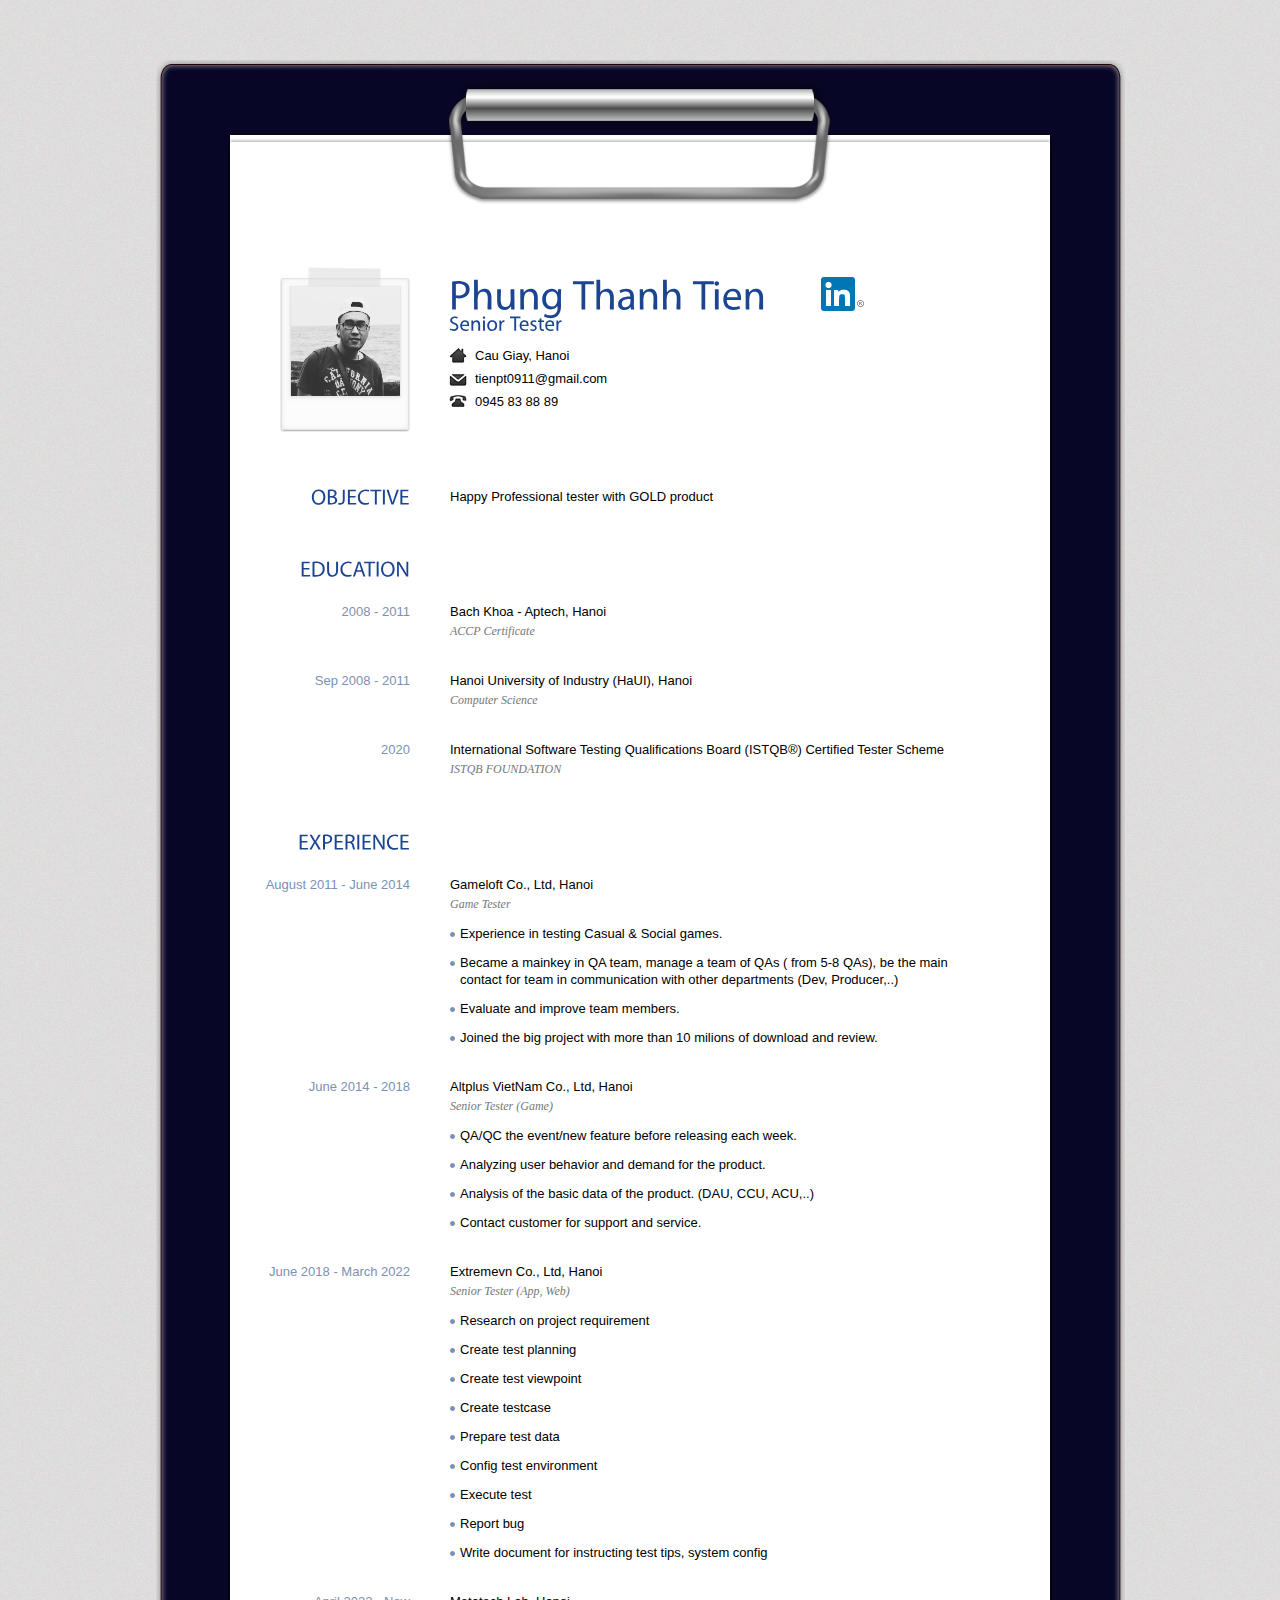
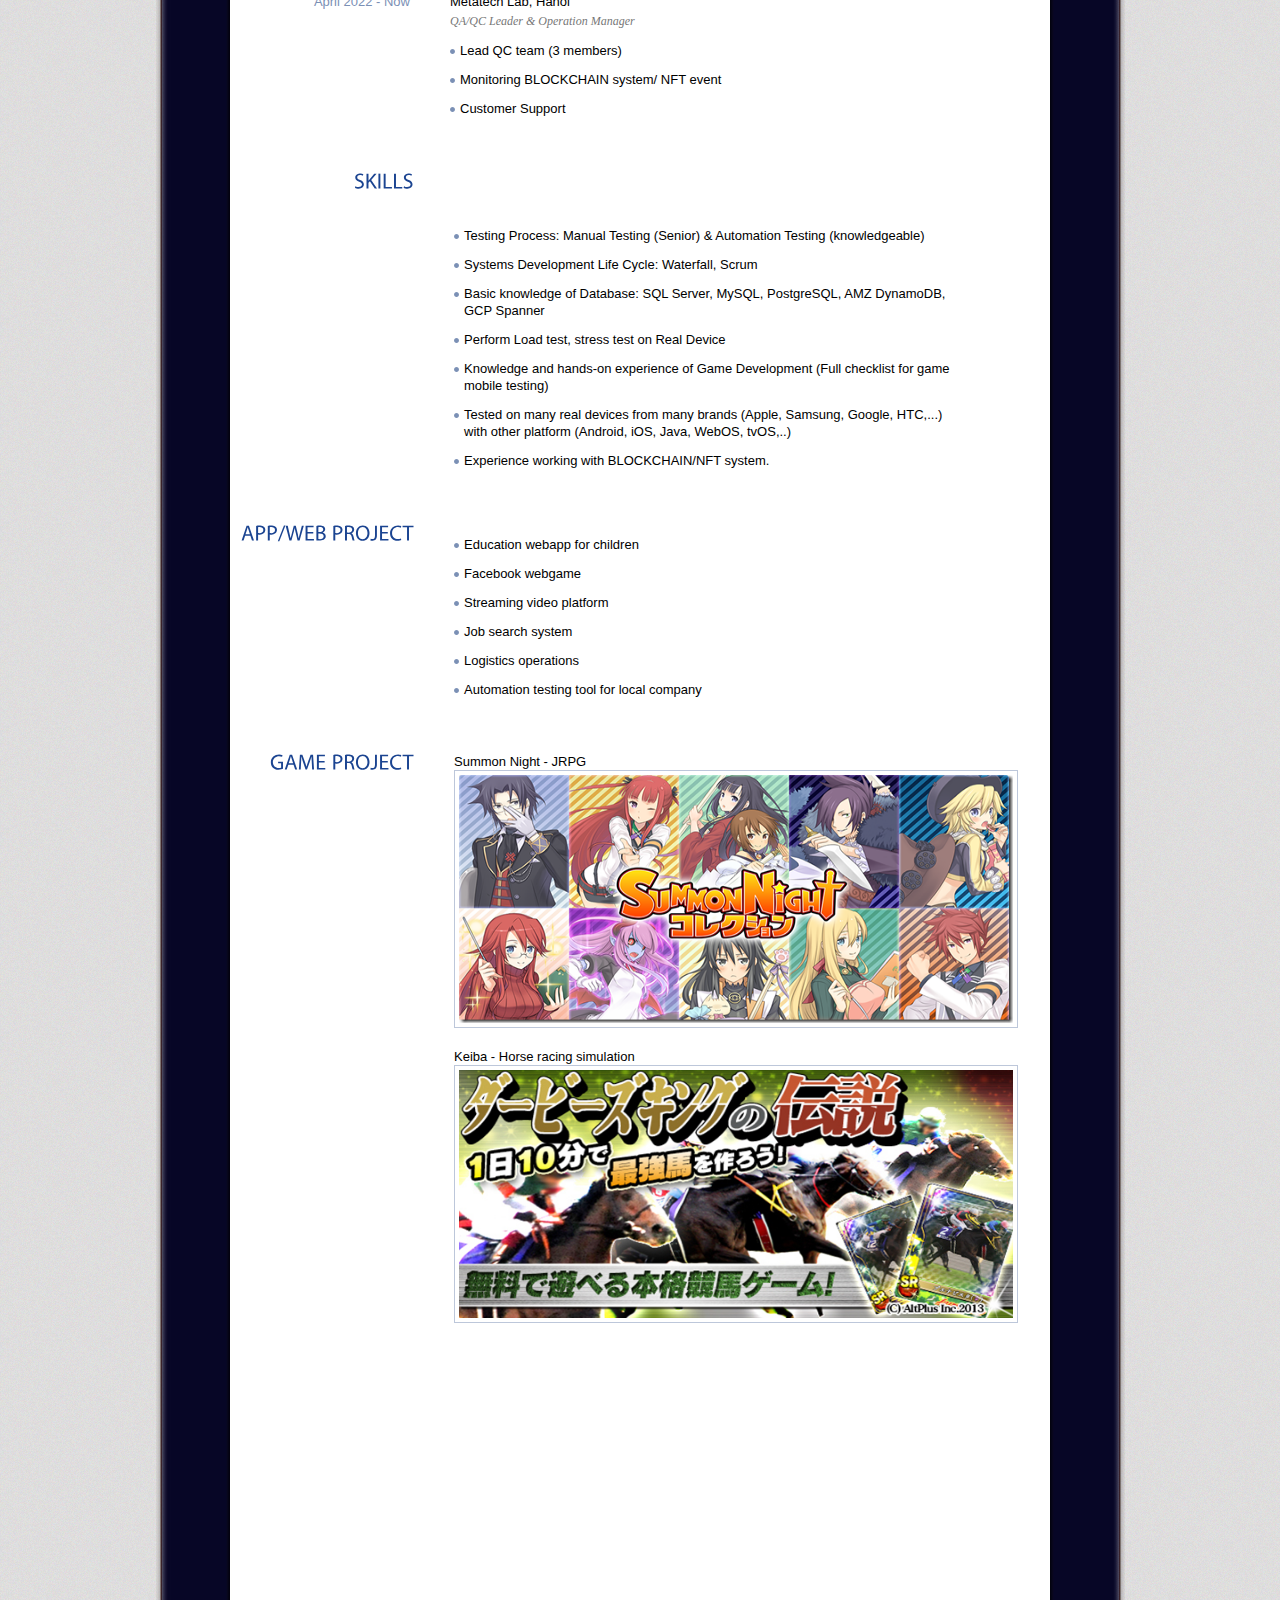
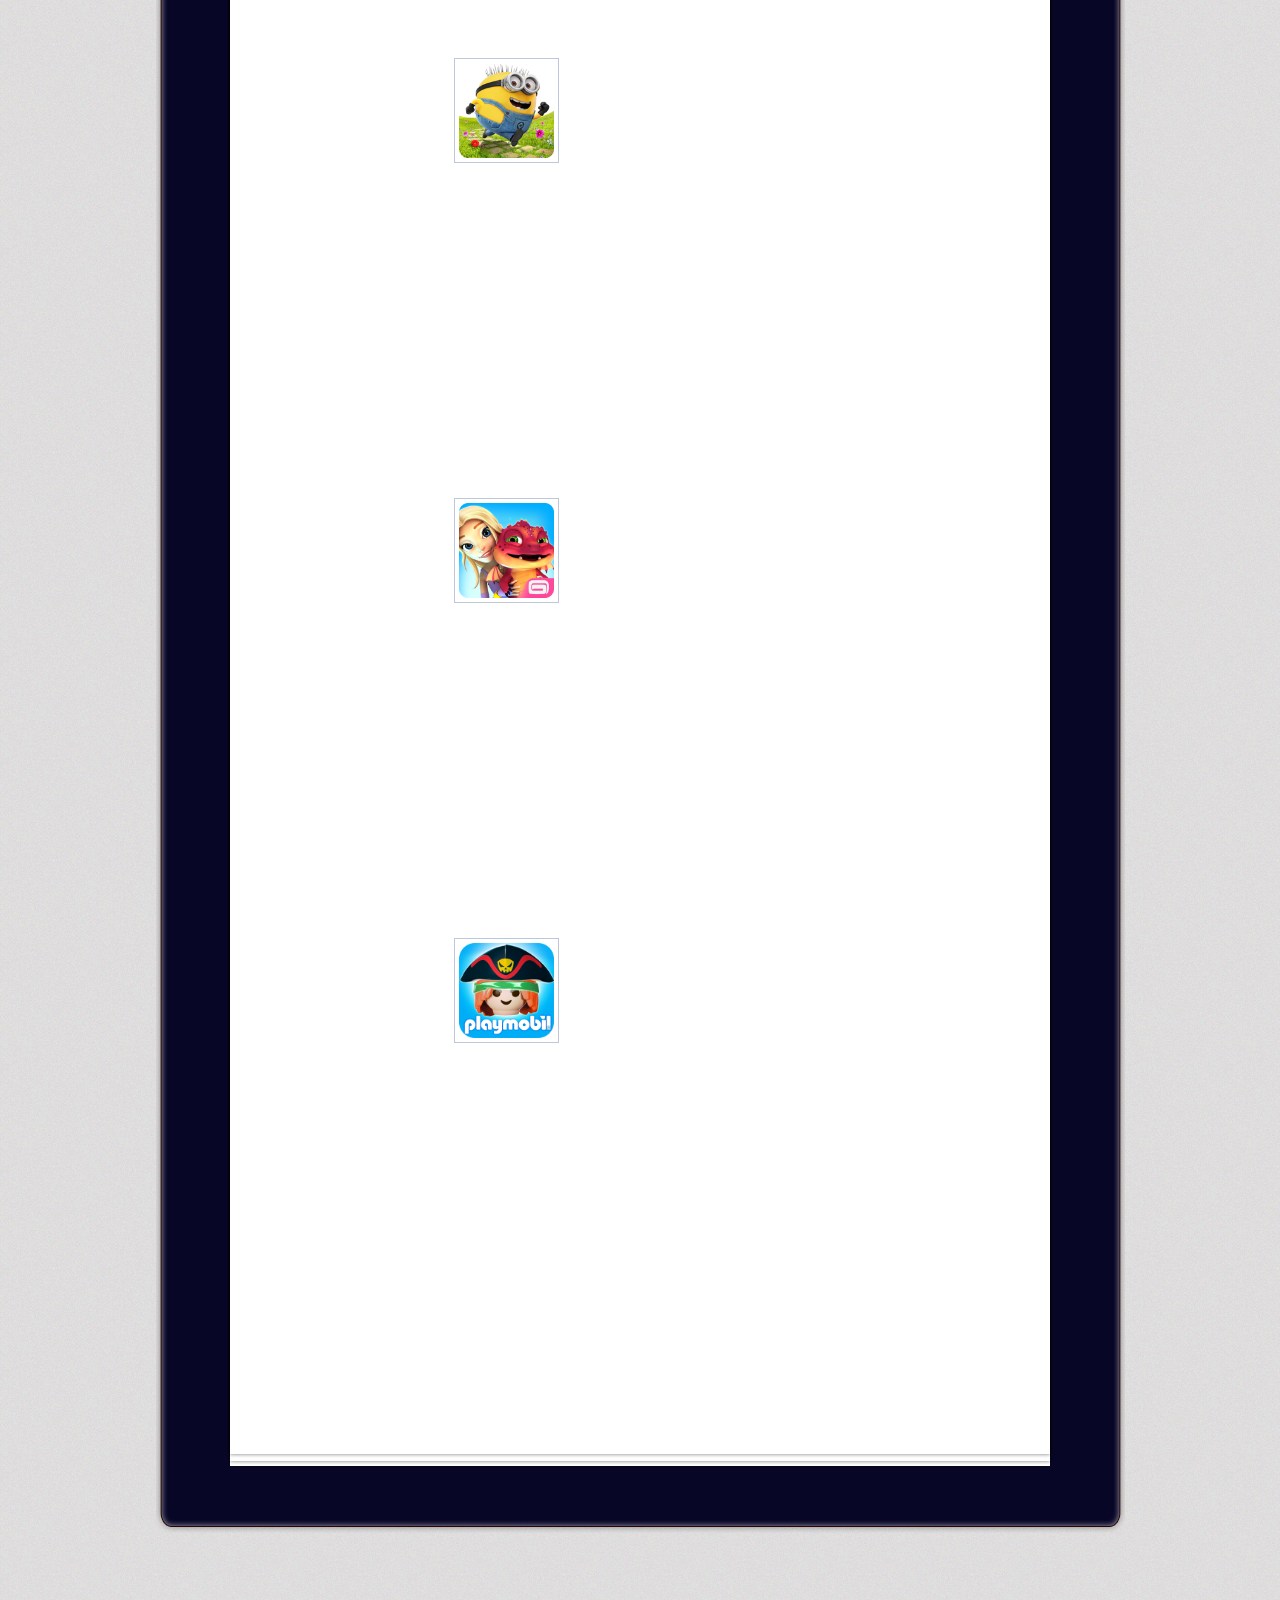
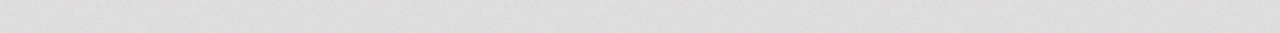
==== commit aae0e510: "Update index.html" ====
--- a/index.html
+++ b/index.html
@@ -110,8 +110,8 @@
 		           <!-- Begin 5th Row -->
 
 		
-		<div class="content">
-            <h3>June 2018 - Now</h3>
+	    <div class="content">
+            <h3>June 2018 - March 2022</h3>
             <p>Extremevn Co., Ltd, Hanoi <br />
               <em>Senior Tester (App, Web)</em></p>
             <ul class="info">
@@ -126,17 +126,29 @@
 				<li>Write document for instructing test tips, system config</li>
             </ul>
           </div>
+		
+	 <div class="content">
+            <h3>April 2022 - Now</h3>
+            <p>Metatech Lab, Hanoi <br />
+              <em>QA/QC Leader & Operation Manager</em></p>
+            <ul class="info">
+		    		<li>Lead QC team (3 members)</li>
+				<li>Monitoring BLOCKCHAIN system/ NFT event</li>
+				<li>Customer Support</li>		    		
+            </ul>
+          </div>	
 		          <!-- Begin 4th Row -->
         <div class="entry">
           <h2>SKILLS</h2>
           <div class="content">
             <ul class="info">
-              <li>Testing Process: Manual Testing (Senior) & Automation Testing (Junior)</li>
+              <li>Testing Process: Manual Testing (Senior) & Automation Testing (knowledgeable)</li>
               <li>Systems Development Life Cycle: Waterfall, Scrum</li>
               <li>Basic knowledge of Database: SQL Server, MySQL, PostgreSQL, AMZ DynamoDB, GCP Spanner</li>
               <li>Perform Load test, stress test on Real Device</li>	    
               <li>Knowledge and hands-on experience of Game Development (Full checklist for game mobile testing)</li>
 	      <li>Tested on many real devices from many brands (Apple, Samsung, Google, HTC,...) with other platform (Android, iOS, Java, WebOS, tvOS,..)</li>
+	      <li>Experience working with BLOCKCHAIN/NFT system.  
             </ul>
           </div></div>
         <!-- End 4th Row -->
@@ -161,6 +173,7 @@
         		<li>Summon Night - JRPG<a href="#" ><img src="images/4.png" alt="" /></a> </li> 
 				<li>Keiba - Horse racing simulation<a href="#" ><img src="images/5.jpg" alt="" /></a></li></ul>
 			<ul class="works">
+				<iframe width="560" height="315" src="https://www.youtube.com/embed/yM9mT0kchtw" title="YouTube video player" frameborder="0" allow="accelerometer; autoplay; clipboard-write; encrypted-media; gyroscope; picture-in-picture" allowfullscreen></iframe>
 				<li><a href="https://play.google.com/store/apps/details?id=com.gameloft.android.ANMP.GloftDMHM"><img src="images/3.png" alt="" /></a></li></br>
 				<iframe width="560" height="315" src="https://www.youtube.com/embed/E4HclOqb4D4?controls=0" title="YouTube video player" frameborder="0" allow="accelerometer; autoplay; clipboard-write; encrypted-media; gyroscope; picture-in-picture" allowfullscreen></iframe>
 				<li><a href="https://www.youtube.com/watch?v=2ITyrRUnoZs" ><img src="images/1.png" alt="" /></a></li></br>
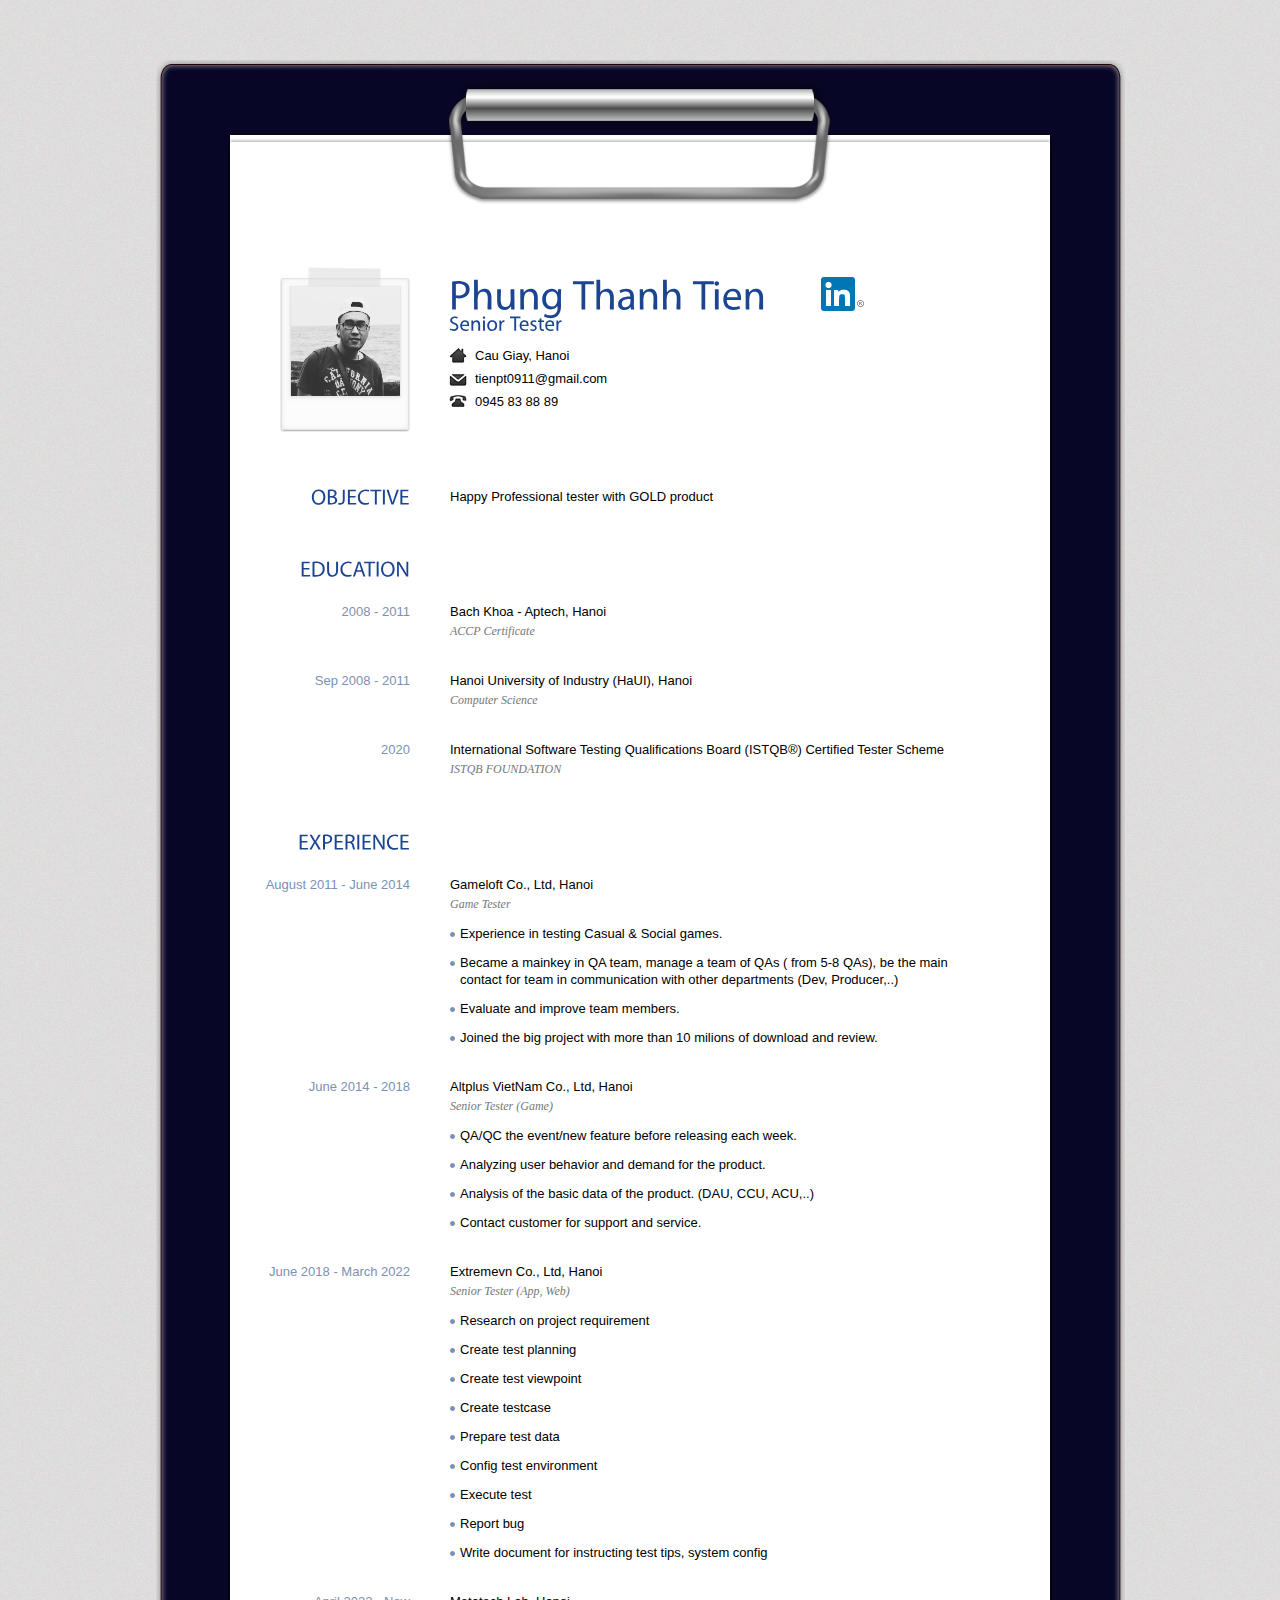
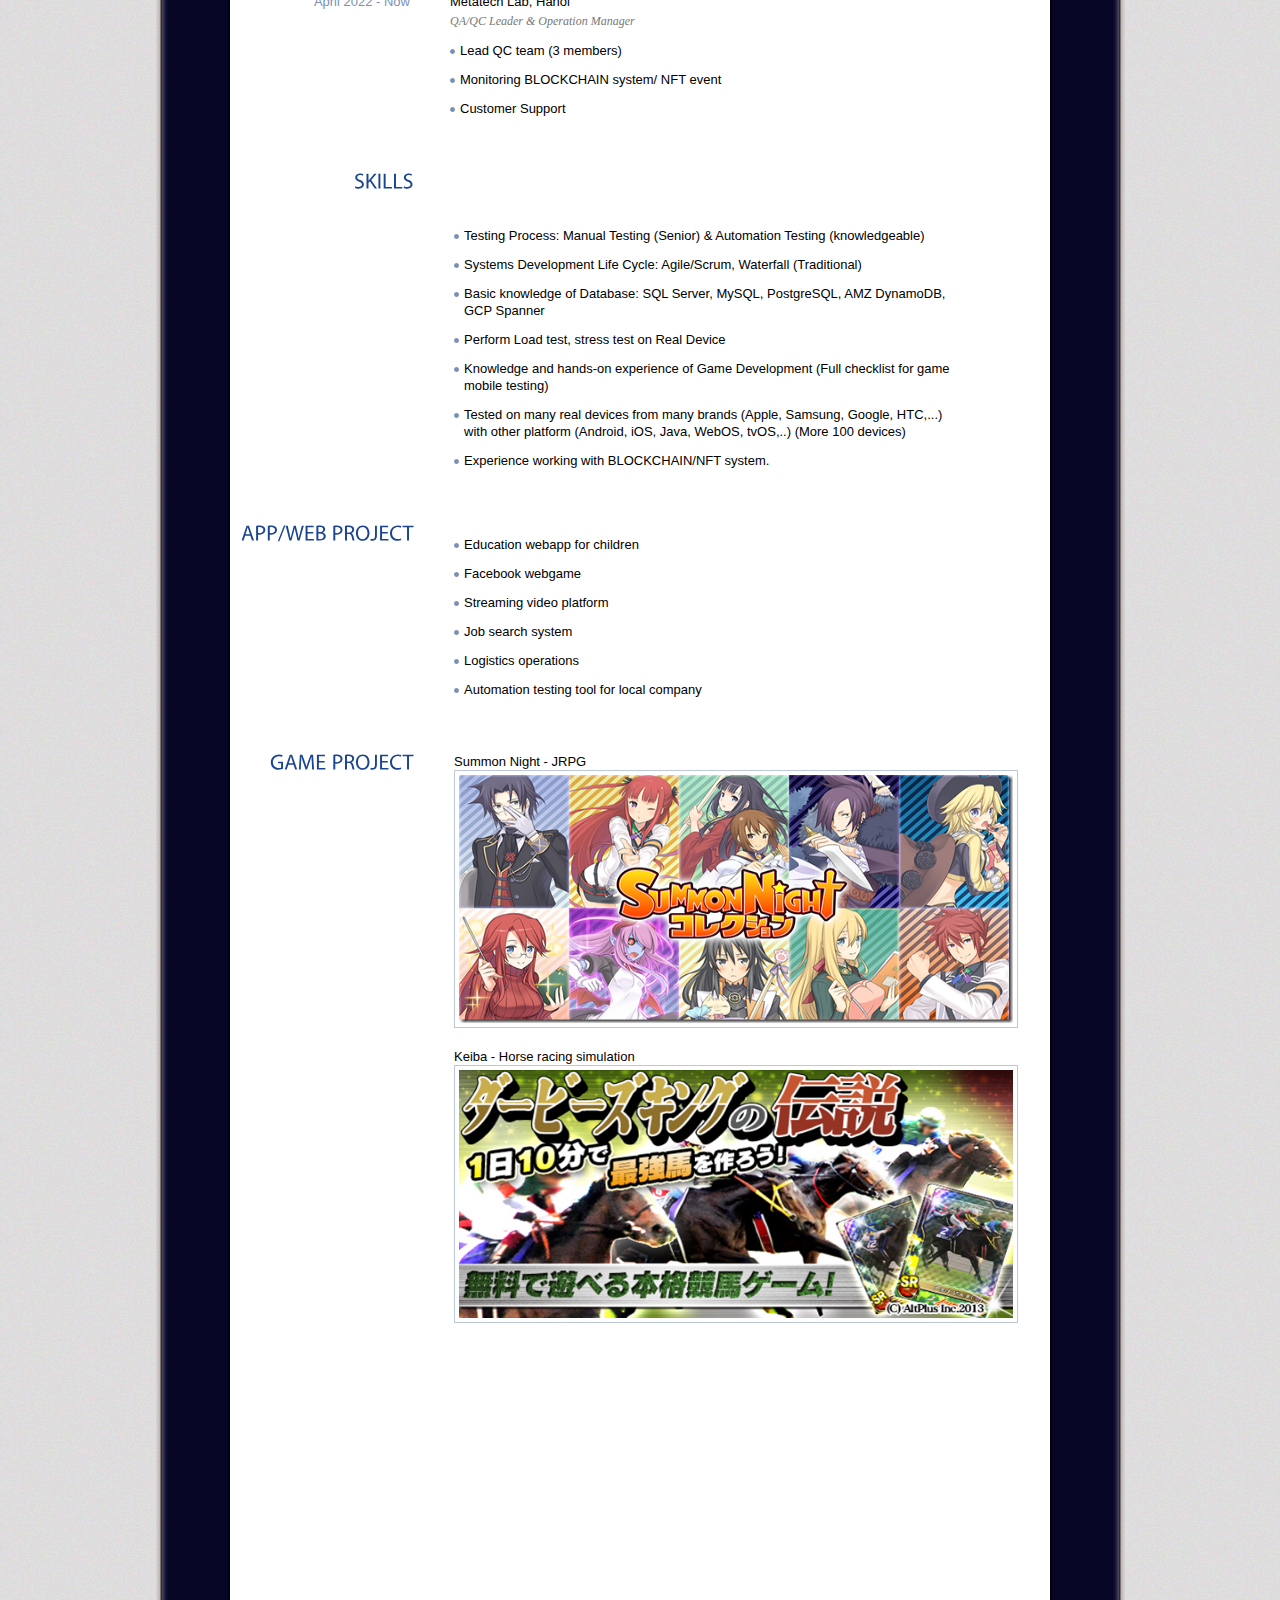
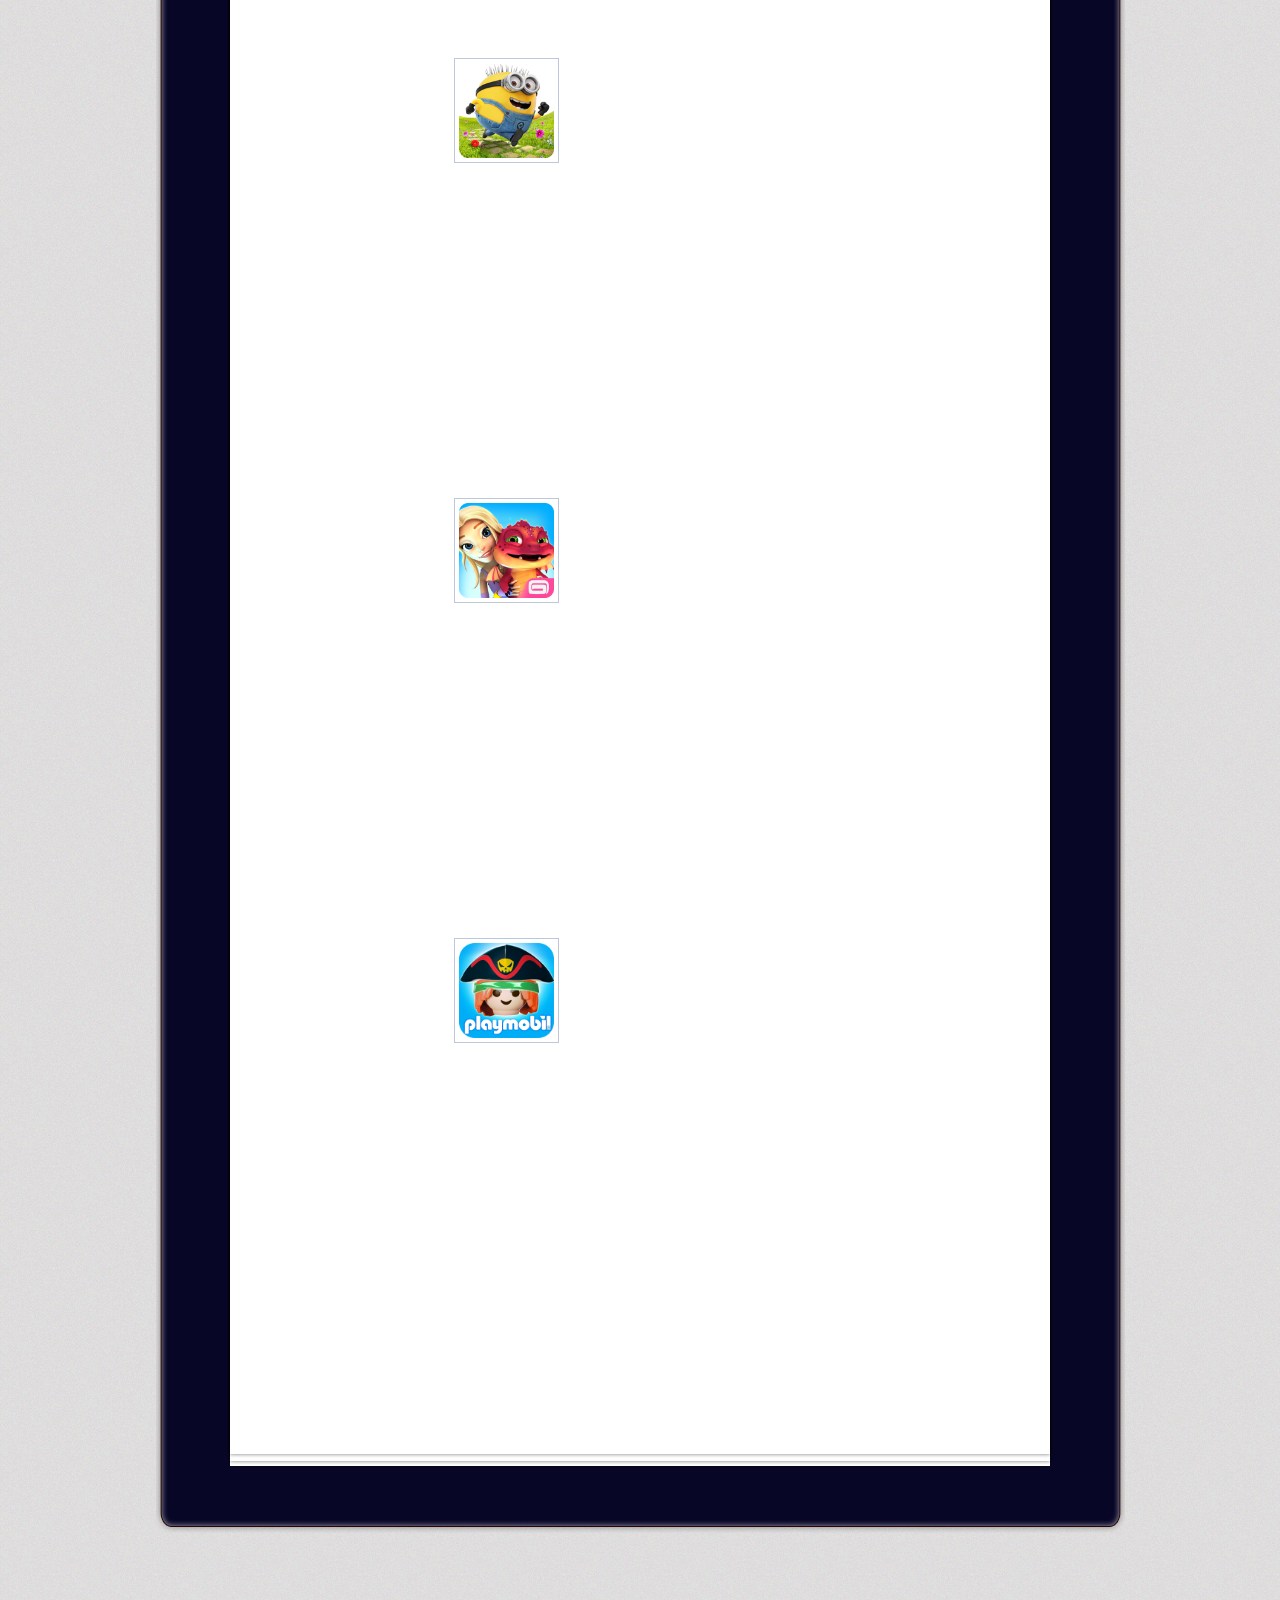
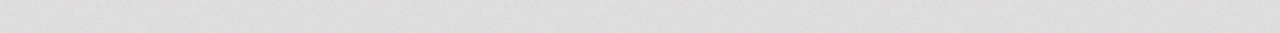
==== commit b7e4712b: "Update index.html" ====
--- a/index.html
+++ b/index.html
@@ -143,11 +143,11 @@
           <div class="content">
             <ul class="info">
               <li>Testing Process: Manual Testing (Senior) & Automation Testing (knowledgeable)</li>
-              <li>Systems Development Life Cycle: Waterfall, Scrum</li>
+              <li>Systems Development Life Cycle: Agile/Scrum, Waterfall (Traditional) </li>
               <li>Basic knowledge of Database: SQL Server, MySQL, PostgreSQL, AMZ DynamoDB, GCP Spanner</li>
               <li>Perform Load test, stress test on Real Device</li>	    
               <li>Knowledge and hands-on experience of Game Development (Full checklist for game mobile testing)</li>
-	      <li>Tested on many real devices from many brands (Apple, Samsung, Google, HTC,...) with other platform (Android, iOS, Java, WebOS, tvOS,..)</li>
+	      <li>Tested on many real devices from many brands (Apple, Samsung, Google, HTC,...) with other platform (Android, iOS, Java, WebOS, tvOS,..) (More 100 devices)</li>
 	      <li>Experience working with BLOCKCHAIN/NFT system.  
             </ul>
           </div></div>
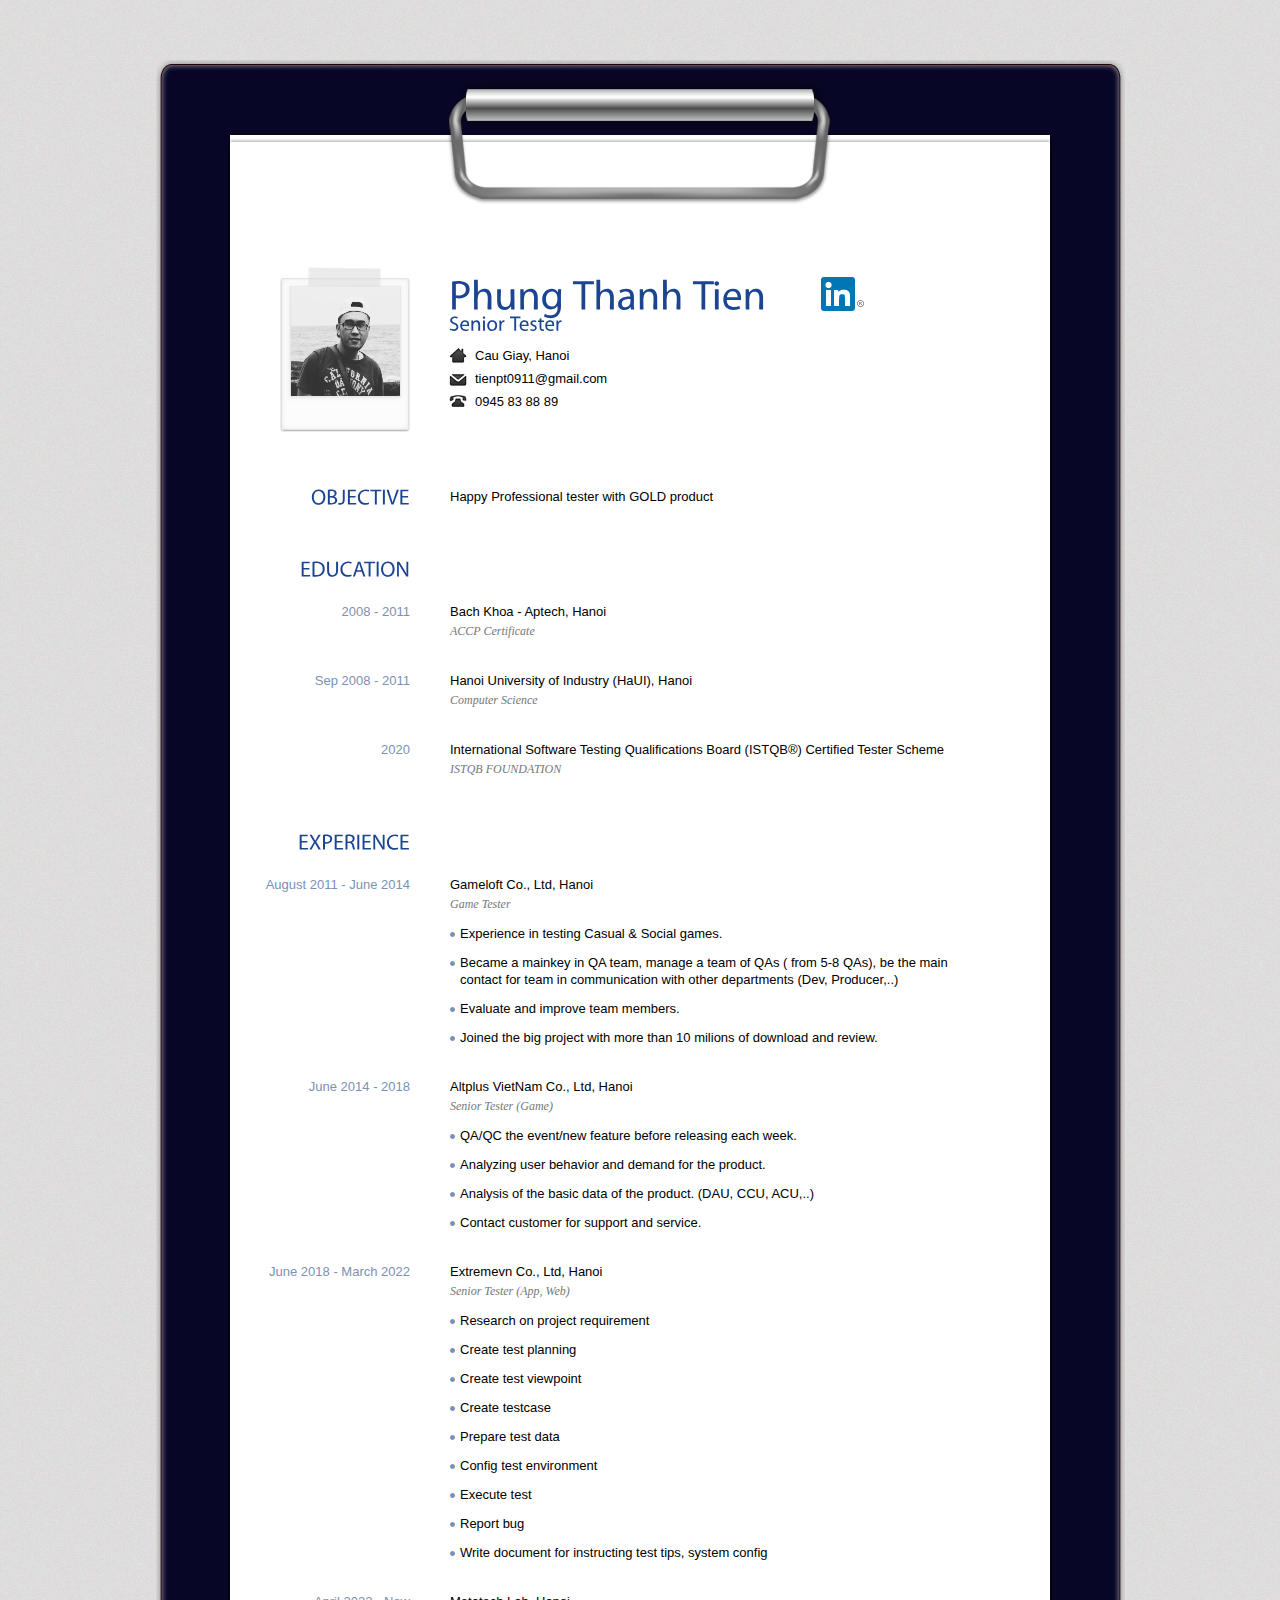
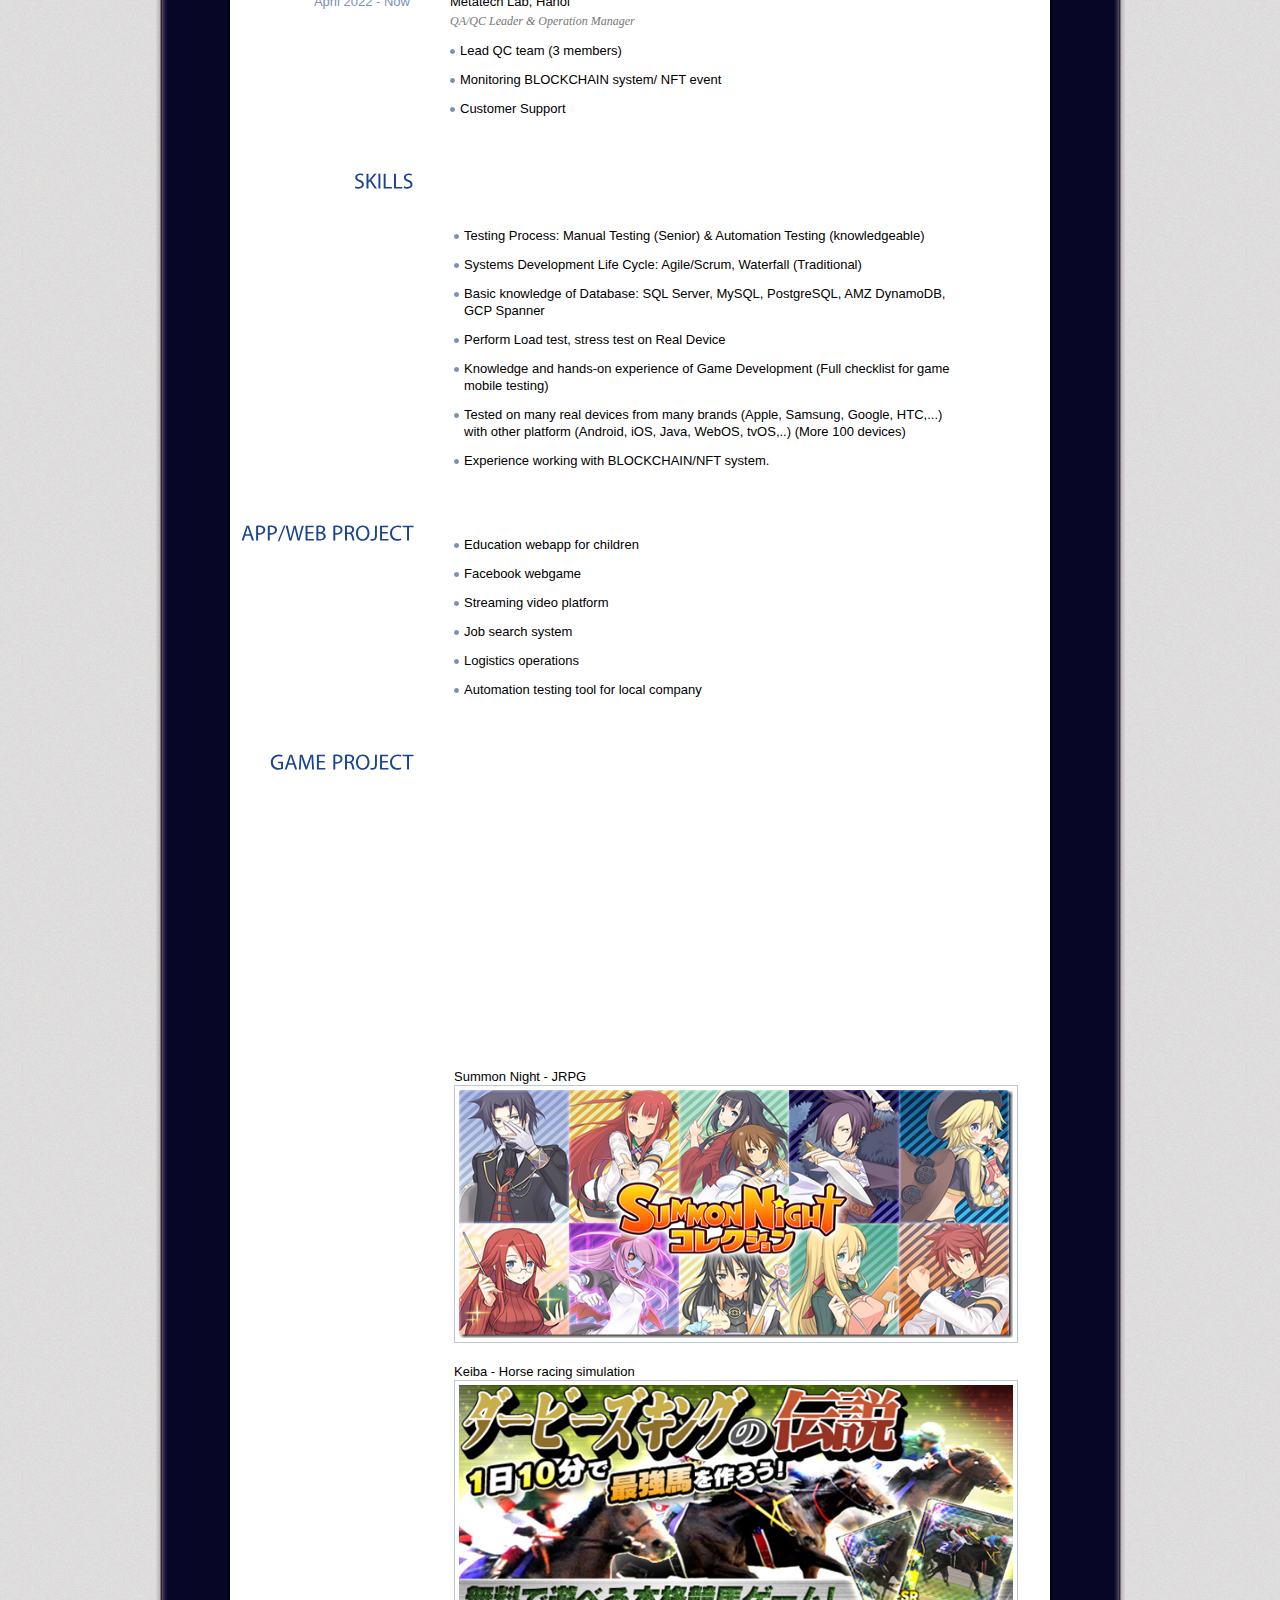
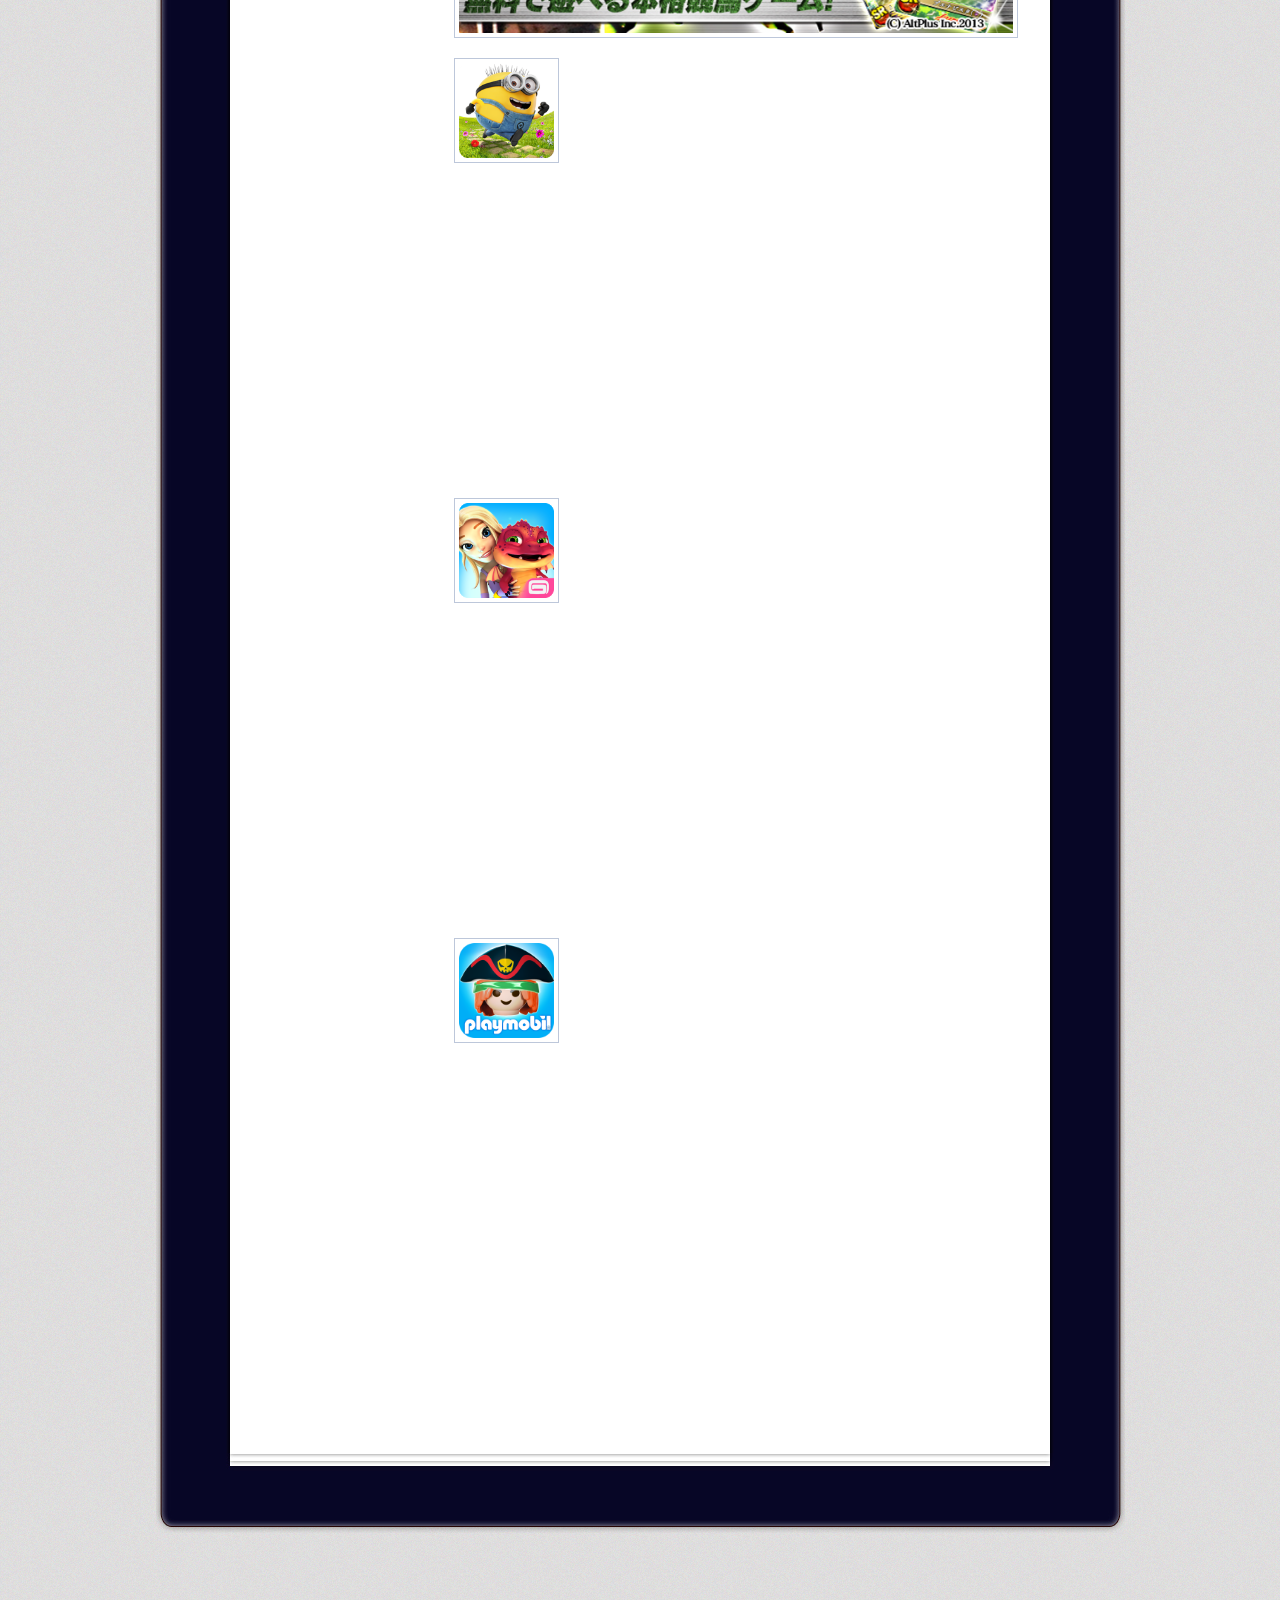
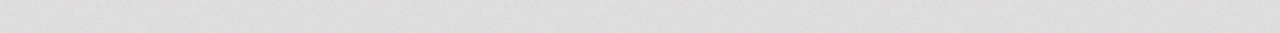
==== commit 11a43780: "Update index.html" ====
--- a/index.html
+++ b/index.html
@@ -169,11 +169,11 @@
 		        <div class="entry">
         <h2>GAME PROJECT</h2>
         	<ul class="works2">
-
+			<iframe width="560" height="315" src="https://www.youtube.com/embed/yM9mT0kchtw" title="YouTube video player" frameborder="0" allow="accelerometer; autoplay; clipboard-write; encrypted-media; gyroscope; picture-in-picture" allowfullscreen></iframe>
         		<li>Summon Night - JRPG<a href="#" ><img src="images/4.png" alt="" /></a> </li> 
 				<li>Keiba - Horse racing simulation<a href="#" ><img src="images/5.jpg" alt="" /></a></li></ul>
 			<ul class="works">
-				<iframe width="560" height="315" src="https://www.youtube.com/embed/yM9mT0kchtw" title="YouTube video player" frameborder="0" allow="accelerometer; autoplay; clipboard-write; encrypted-media; gyroscope; picture-in-picture" allowfullscreen></iframe>
+				
 				<li><a href="https://play.google.com/store/apps/details?id=com.gameloft.android.ANMP.GloftDMHM"><img src="images/3.png" alt="" /></a></li></br>
 				<iframe width="560" height="315" src="https://www.youtube.com/embed/E4HclOqb4D4?controls=0" title="YouTube video player" frameborder="0" allow="accelerometer; autoplay; clipboard-write; encrypted-media; gyroscope; picture-in-picture" allowfullscreen></iframe>
 				<li><a href="https://www.youtube.com/watch?v=2ITyrRUnoZs" ><img src="images/1.png" alt="" /></a></li></br>
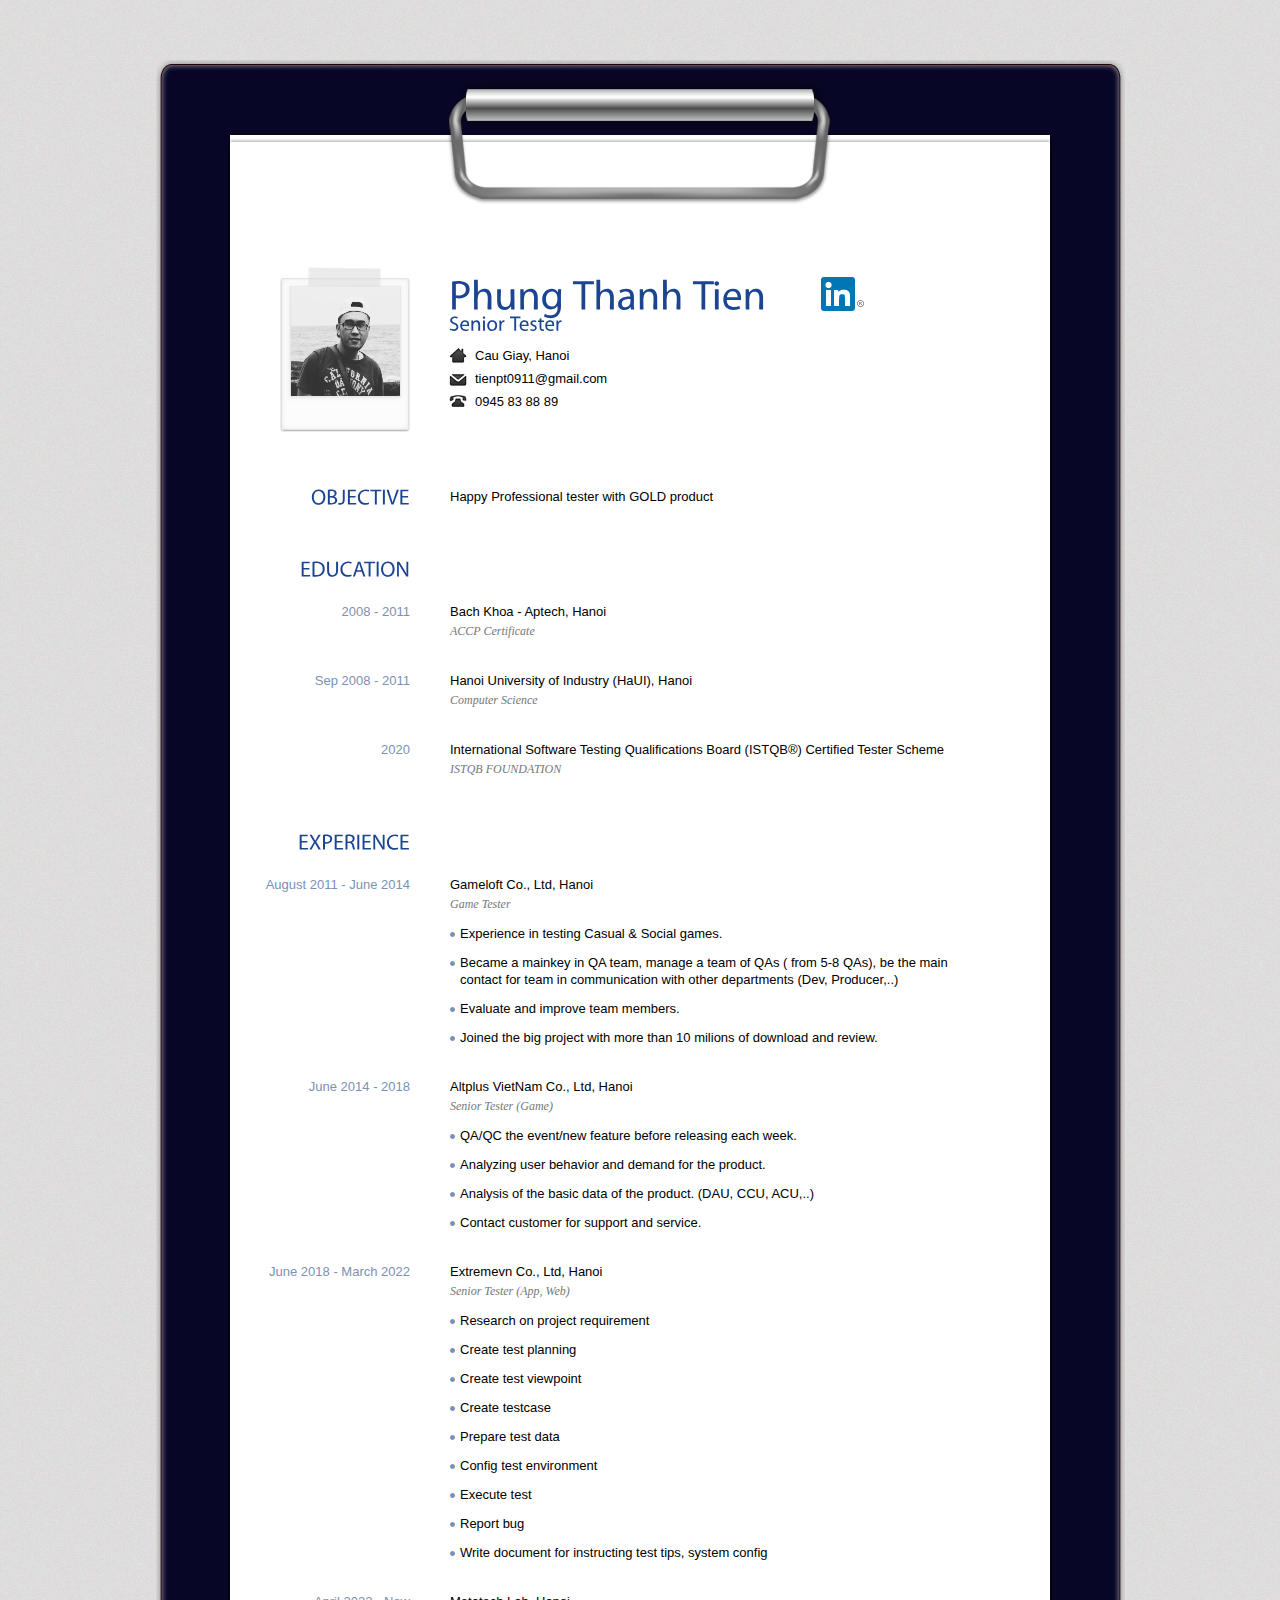
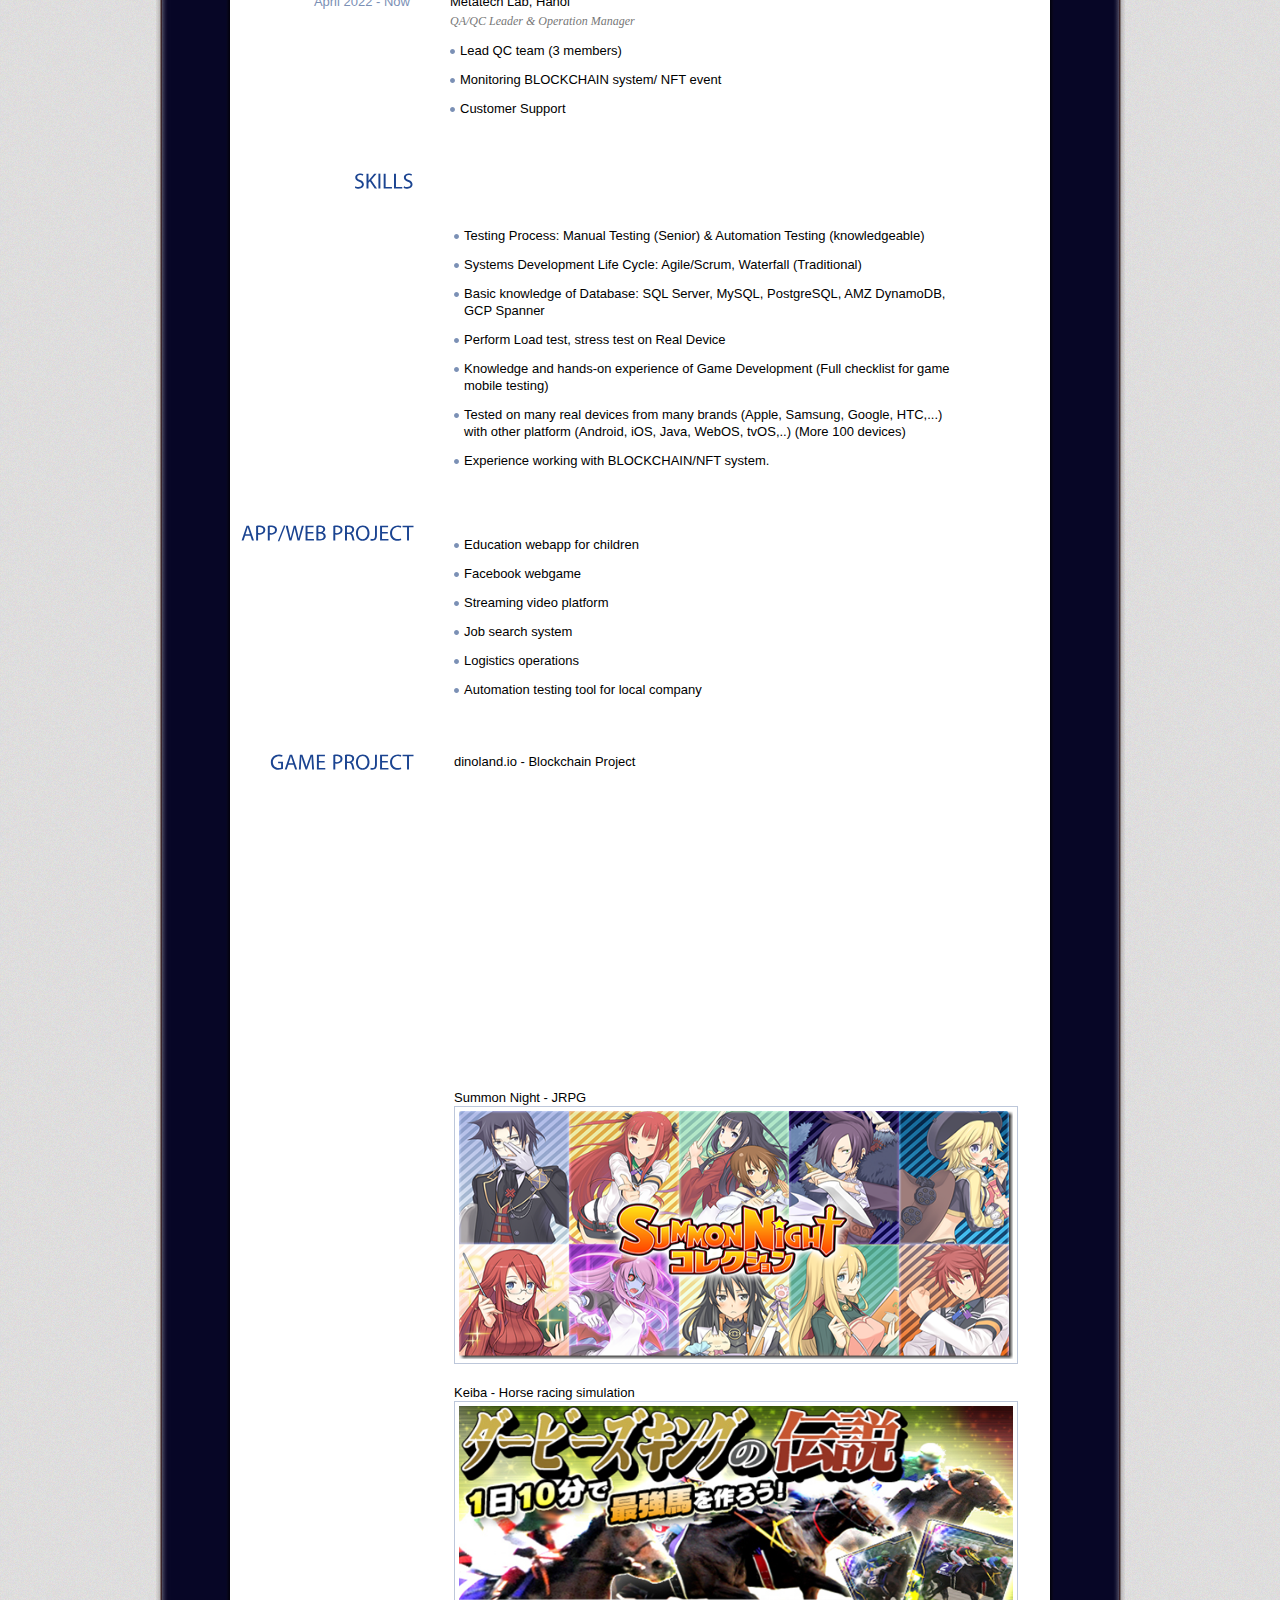
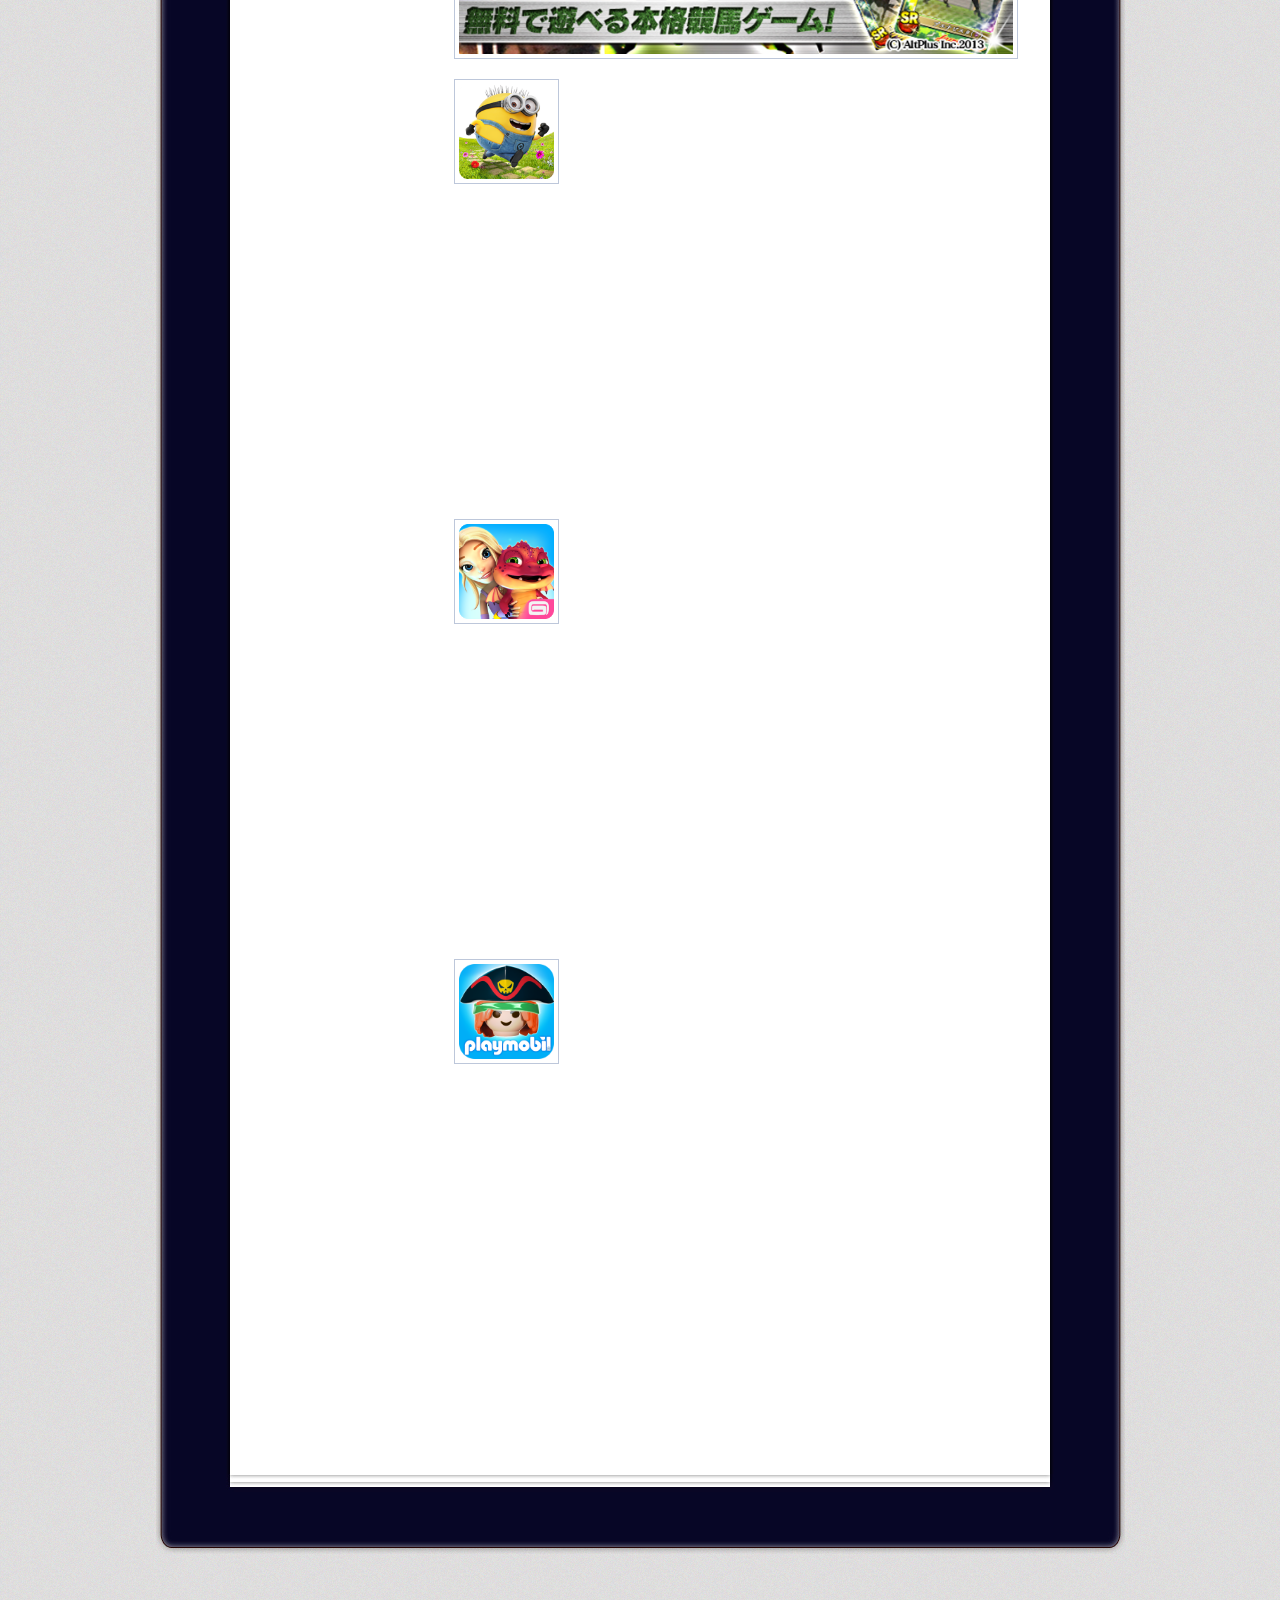
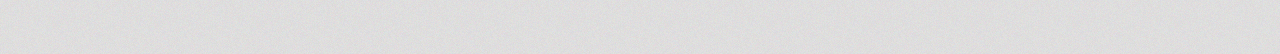
==== commit 0cbe295f: "Update index.html" ====
--- a/index.html
+++ b/index.html
@@ -169,7 +169,8 @@
 		        <div class="entry">
         <h2>GAME PROJECT</h2>
         	<ul class="works2">
-			<iframe width="560" height="315" src="https://www.youtube.com/embed/yM9mT0kchtw" title="YouTube video player" frameborder="0" allow="accelerometer; autoplay; clipboard-write; encrypted-media; gyroscope; picture-in-picture" allowfullscreen></iframe>
+			
+			<li>dinoland.io - Blockchain Project<iframe width="560" height="315" src="https://www.youtube.com/embed/yM9mT0kchtw" title="YouTube video player" frameborder="0" allow="accelerometer; autoplay; clipboard-write; encrypted-media; gyroscope; picture-in-picture" allowfullscreen></iframe></li>
         		<li>Summon Night - JRPG<a href="#" ><img src="images/4.png" alt="" /></a> </li> 
 				<li>Keiba - Horse racing simulation<a href="#" ><img src="images/5.jpg" alt="" /></a></li></ul>
 			<ul class="works">
